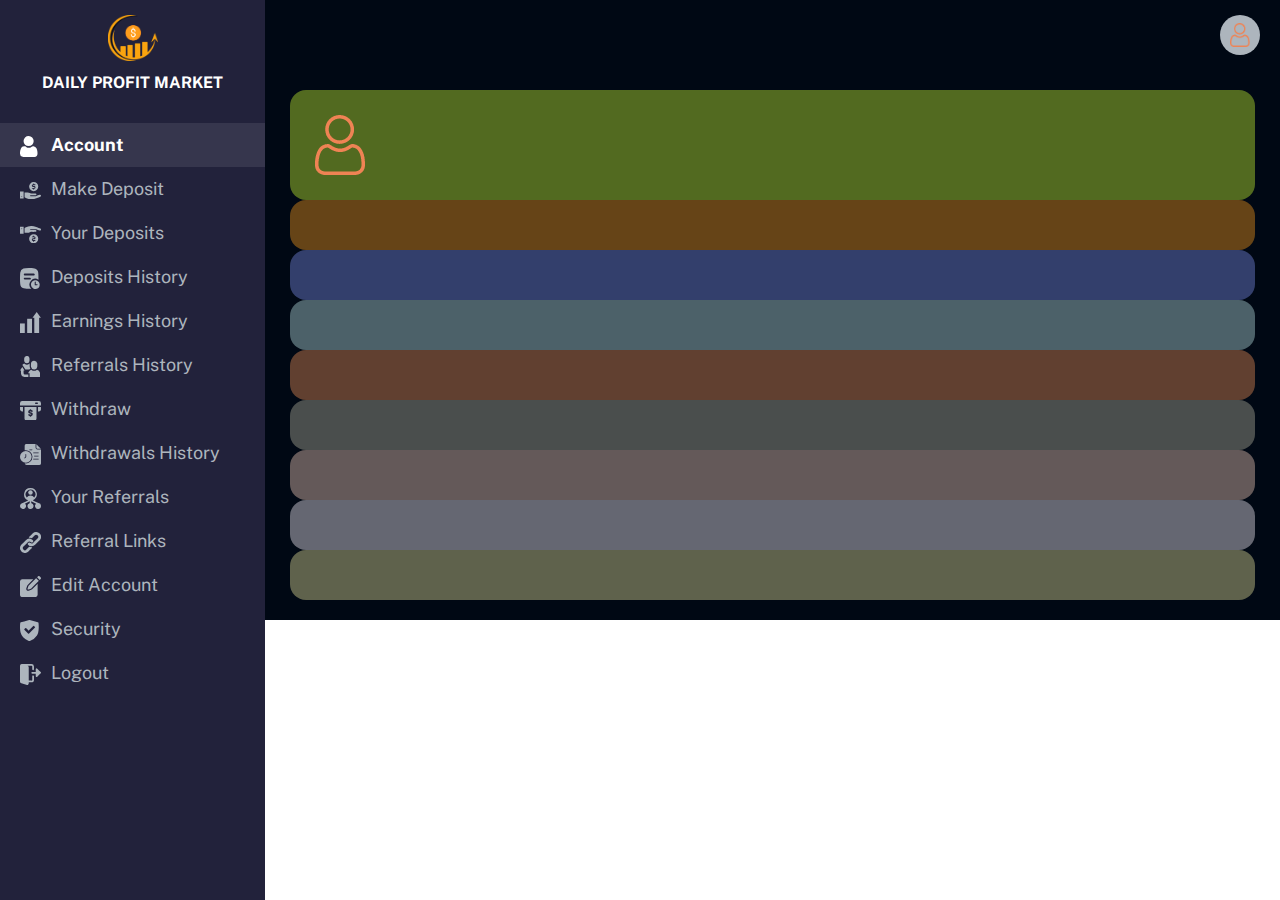
==== dashboard.html @ b7a3e5d3 "admin page" ====
<!DOCTYPE html>
<html lang="en">
<head>
    <meta charset="UTF-8">
    <meta http-equiv="X-UA-Compatible" content="IE=edge">
    <meta name="viewport" content="width=device-width, initial-scale=1.0">
    <title> dashboard </title>
    <!-- font awesome cdn -->
    <link rel="stylesheet" href="https://cdnjs.cloudflare.com/ajax/libs/font-awesome/6.2.1/css/all.min.css">

    <!-- bootstrap link -->
    <link rel="stylesheet" href="https://cdn.jsdelivr.net/npm/bootstrap@5.2.3/dist/css/bootstrap.min.css">
    <!-- font family -->
    <link href="https://fonts.googleapis.com/css2?family=Public+Sans:wght@300;400;500;600;700;800;900&display=swap" rel="stylesheet">
    <!-- slick slider -->

    <link rel="stylesheet" href="assets/css/slick-theme.css">
    <link rel="stylesheet" href="assets/css/slick.css">

    <!-- css link -->
    <link rel="stylesheet" href="assets/css/style.css">
    <link rel="stylesheet" href="assets/css/dashboard.css">
    <link rel="stylesheet" href="assets/css/global.css">
    <link rel="stylesheet" href="assets/css/responsive.css">

</head>
<body>
    <!-- main dashboard -->
    <section class="dashboard">
        <!-- wrapper -->
        <div class="dashboard_wrapper">
            <!-- sidebar -->
            <div class="dashboard_sidebar" id="dashboard_sidebar">
                <!-- content -->
                <div class="sidebar_content">
                    <!-- sidebar top -->
                    <div class="sidebar_top">
                        <!-- logo -->
                        <div class="sidebar_logo">
                            <img src="assets/image/logo.png" alt="">
                        </div>
                        <!-- sidebar title -->
                        <h1 class="sidebar_title">Daily Profit Market</h1>
                    </div>

                    <!-- sidebar nav -->
                    <div class="sidebar_nav">

                        <ul>
                            <!-- item -->
                            <li class="sidebar_nav_item active">
                                <a href="#" class="sidebar_navItem_inner">
                                    <span class="sidebar_nav_icon"><svg xmlns="http://www.w3.org/2000/svg" width="17.503" height="21" viewBox="0 0 17.503 21">
                                        <g id="Group_701" data-name="Group 701" transform="translate(6978.174 2926.788)">
                                          <path id="Path_1648" data-name="Path 1648" d="M-6974.938-2718.271c-.238-.05-.48-.086-.714-.152a3.285,3.285,0,0,1-2.509-3.146,11.208,11.208,0,0,1,.727-4.741,4.352,4.352,0,0,1,1.945-2.348,3.83,3.83,0,0,1,1.91-.458,1.468,1.468,0,0,1,.627.216c.312.169.6.379.9.566a4.666,4.666,0,0,0,5.268,0c.244-.151.493-.3.722-.468a1.746,1.746,0,0,1,1.381-.281,3.889,3.889,0,0,1,2.972,2.136,8.769,8.769,0,0,1,.956,3.405,16.907,16.907,0,0,1,.08,1.841,3.358,3.358,0,0,1-3.1,3.4.817.817,0,0,0-.133.039Z" transform="translate(0 -187.517)" fill="#fff"/>
                                          <path id="Path_1649" data-name="Path 1649" d="M-6903.7-2916.67a5.05,5.05,0,0,1-5.049-5.081,5.061,5.061,0,0,1,5.075-5.037,5.07,5.07,0,0,1,5.041,5.073A5.055,5.055,0,0,1-6903.7-2916.67Z" transform="translate(-65.862)" fill="#fff"/>
                                        </g>
                                      </svg>
                                      </span> 
                                      
                                    <span class="sidebar_nav_text">Account</span>
                                </a>
                            </li>
    
                            <!-- item -->
                            <li class="sidebar_nav_item">
                                <a href="#" class="sidebar_navItem_inner">
                                    <span class="sidebar_nav_icon">
                                        <svg xmlns="http://www.w3.org/2000/svg" width="21" height="17.306" viewBox="0 0 21 17.306">
                                            <g id="Group_700" data-name="Group 700" transform="translate(6220.157 2733.369)">
                                              <path id="Path_1645" data-name="Path 1645" d="M-6140.7-2549.527c.048,0,.1-.014.145-.014,1,0,2,0,3,0a3.921,3.921,0,0,1,2.1.583,2.275,2.275,0,0,0,1.277.333c1.471-.019,2.941-.009,4.412-.006a.9.9,0,0,1,.875.6.874.874,0,0,1-.276,1,.877.877,0,0,1-.483.188c-1.056.027-2.112.033-3.168.04-.657,0-1.313-.006-1.97,0a.444.444,0,0,0-.444.455.461.461,0,0,0,.434.448.632.632,0,0,0,.064,0c1.6,0,3.2.01,4.8-.006a2.014,2.014,0,0,0,.976-.179,17.346,17.346,0,0,1,3.349-1.185,1.007,1.007,0,0,1,1.287.621,1.022,1.022,0,0,1-.6,1.3c-1.094.45-2.2.881-3.29,1.332a15.634,15.634,0,0,1-3.357,1.057,12.658,12.658,0,0,1-8.324-1.373c-.239-.128-.475-.261-.706-.4a.258.258,0,0,1-.116-.174q-.007-2.281,0-4.562A.267.267,0,0,1-6140.7-2549.527Z" transform="translate(-74.889 -173.308)" fill="#adb5bd"/>
                                              <path id="Path_1646" data-name="Path 1646" d="M-6051.689-2728.8a4.573,4.573,0,0,1-4.525,4.581,4.58,4.58,0,0,1-4.608-4.523,4.58,4.58,0,0,1,4.508-4.623A4.565,4.565,0,0,1-6051.689-2728.8Zm-5.021-2.328a4.726,4.726,0,0,0-.661.228,1.345,1.345,0,0,0-.667,1.527,1.376,1.376,0,0,0,1.332,1.039c.3.009.6,0,.9.005a.451.451,0,0,1,.467.454.464.464,0,0,1-.473.453c-.057,0-.114,0-.171,0-.528,0-1.056,0-1.584,0a.463.463,0,0,0-.511.457.461.461,0,0,0,.513.452c.107,0,.214,0,.321,0h.535c0,.163,0,.291,0,.419a.465.465,0,0,0,.449.5.461.461,0,0,0,.459-.487c0-.14,0-.28,0-.417.125-.019.218-.027.308-.048a1.363,1.363,0,0,0,1.055-1.5,1.366,1.366,0,0,0-1.341-1.2c-.306-.013-.613,0-.92-.005a.43.43,0,0,1-.439-.309.45.45,0,0,1,.467-.6c.585-.005,1.17,0,1.756,0a.449.449,0,0,0,.484-.457.438.438,0,0,0-.467-.449c-.3-.007-.592,0-.9,0,0-.167,0-.3,0-.423a.462.462,0,0,0-.45-.5.466.466,0,0,0-.459.51C-6056.712-2731.358-6056.71-2731.231-6056.71-2731.131Z" transform="translate(-150.217)" fill="#adb5bd"/>
                                              <path id="Path_1647" data-name="Path 1647" d="M-6216.536-2565.4v6.832h-3.622v-6.832Zm-1.81,5.469a.451.451,0,0,0,.45-.446.459.459,0,0,0-.458-.461.454.454,0,0,0-.447.47A.443.443,0,0,0-6218.345-2559.928Z" transform="translate(0 -158.36)" fill="#adb5bd"/>
                                            </g>
                                          </svg>
                                          
                                    </span> 
                                    <span class="sidebar_nav_text">Make Deposit</span>
                                </a>
                            </li>
    
                            <!-- item -->
                            <li class="sidebar_nav_item">
                                <a href="#" class="sidebar_navItem_inner">
                                    <span class="sidebar_nav_icon">
                                        <svg id="Group_702" data-name="Group 702" xmlns="http://www.w3.org/2000/svg" width="21" height="17.306" viewBox="0 0 21 17.306">
                                            <path id="Path_1645" data-name="Path 1645" d="M-6140.7-2542.769c.048,0,.1.014.145.014,1,0,2,0,3,0a3.921,3.921,0,0,0,2.1-.583,2.275,2.275,0,0,1,1.277-.333c1.471.019,2.941.009,4.412.006a.9.9,0,0,0,.875-.6.874.874,0,0,0-.276-1,.877.877,0,0,0-.483-.188c-1.056-.027-2.112-.033-3.168-.04-.657,0-1.313.006-1.97,0a.444.444,0,0,1-.444-.455.461.461,0,0,1,.434-.448.632.632,0,0,1,.064,0c1.6,0,3.2-.01,4.8.006a2.014,2.014,0,0,1,.976.179,17.346,17.346,0,0,0,3.349,1.185,1.007,1.007,0,0,0,1.287-.621,1.022,1.022,0,0,0-.6-1.3c-1.094-.45-2.2-.881-3.29-1.332a15.634,15.634,0,0,0-3.357-1.057,12.658,12.658,0,0,0-8.324,1.373c-.239.128-.475.261-.706.4a.258.258,0,0,0-.116.174q-.007,2.281,0,4.563A.267.267,0,0,0-6140.7-2542.769Z" transform="translate(6145.268 2549.541)" fill="#adb5bd"/>
                                            <path id="Path_1646" data-name="Path 1646" d="M-6051.689-2728.788a4.573,4.573,0,0,0-4.525-4.581,4.58,4.58,0,0,0-4.608,4.523,4.58,4.58,0,0,0,4.508,4.623A4.565,4.565,0,0,0-6051.689-2728.788Zm-5.021,2.328a4.726,4.726,0,0,1-.661-.228,1.345,1.345,0,0,1-.667-1.527,1.376,1.376,0,0,1,1.332-1.039c.3-.009.6,0,.9-.005a.451.451,0,0,0,.467-.454.464.464,0,0,0-.473-.453c-.057,0-.114,0-.171,0-.528,0-1.056,0-1.584,0a.463.463,0,0,1-.511-.457.461.461,0,0,1,.513-.452c.107,0,.214,0,.321,0h.535c0-.163,0-.291,0-.419a.465.465,0,0,1,.449-.5.461.461,0,0,1,.459.487c0,.14,0,.28,0,.417.125.019.218.027.308.048a1.363,1.363,0,0,1,1.055,1.5,1.366,1.366,0,0,1-1.341,1.2c-.306.013-.613,0-.92.005a.43.43,0,0,0-.439.309.45.45,0,0,0,.467.6c.585.005,1.17,0,1.756,0a.449.449,0,0,1,.484.457.438.438,0,0,1-.467.449c-.3.007-.592,0-.9,0,0,.167,0,.3,0,.423a.462.462,0,0,1-.45.5.466.466,0,0,1-.459-.51C-6056.712-2726.233-6056.71-2726.36-6056.71-2726.46Z" transform="translate(6069.94 2741.528)" fill="#adb5bd"/>
                                            <path id="Path_1647" data-name="Path 1647" d="M-6216.536-2558.565v-6.832h-3.622v6.832Zm-1.81-5.469a.451.451,0,0,1,.45.446.459.459,0,0,1-.458.461.454.454,0,0,1-.447-.47A.443.443,0,0,1-6218.345-2564.034Z" transform="translate(6220.157 2566.259)" fill="#adb5bd"/>
                                          </svg>
                                          
                                    </span> 
                                    <span class="sidebar_nav_text">Your Deposits</span>
                                </a>
                            </li>
    
                            <!-- item -->
                            <li class="sidebar_nav_item">
                                <a href="#" class="sidebar_navItem_inner">
                                    <span class="sidebar_nav_icon">
                                        <svg xmlns="http://www.w3.org/2000/svg" width="19.719" height="21" viewBox="0 0 19.719 21">
                                            <g id="Group_703" data-name="Group 703" transform="translate(6555.875 3091.255)">
                                              <path id="Path_1650" data-name="Path 1650" d="M-6351.929-2859.417a8.889,8.889,0,0,1-1.259-.334,4.193,4.193,0,0,1-2.717-3.642,4.364,4.364,0,0,1,3.925-4.788,4.395,4.395,0,0,1,4.819,4.555,4.38,4.38,0,0,1-3.836,4.171.619.619,0,0,0-.112.038Zm.819-4.794v-.25c0-.662,0-1.324,0-1.985a.52.52,0,0,0-.515-.567.5.5,0,0,0-.526.532q-.012,1.392,0,2.784a.5.5,0,0,0,.532.528c.6.01,1.2.013,1.8-.005a.685.685,0,0,0,.4-.173.455.455,0,0,0,.093-.548.5.5,0,0,0-.485-.314C-6350.238-2864.214-6350.66-2864.211-6351.11-2864.211Z" transform="translate(-189 -210.838)" fill="#adb5bd"/>
                                              <path id="Path_1651" data-name="Path 1651" d="M-6537.417-3079.514a5.838,5.838,0,0,0-7.651,1.275,5.834,5.834,0,0,0,.46,7.713c-.093.007-.164.016-.233.016-1.5-.011-3.007.012-4.508-.047a11.184,11.184,0,0,1-2.854-.389,4.886,4.886,0,0,1-3.411-4.176,61.519,61.519,0,0,1-.2-8.495c.036-1.023.09-2.05.221-3.064a4.739,4.739,0,0,1,3.168-4.03,7.789,7.789,0,0,1,2.069-.368,41.136,41.136,0,0,1,6.265-.107,16.9,16.9,0,0,1,2.741.329,4.779,4.779,0,0,1,3.688,4.059c.123,1.015.175,2.041.208,3.064.043,1.352.036,2.7.049,4.057C-6537.409-3079.631-6537.413-3079.585-6537.417-3079.514Zm-9.211-4.314h.307c1.366,0,2.732,0,4.1,0a.978.978,0,0,0,1.006-1.207.988.988,0,0,0-1.038-.75h-8.77c-.048,0-.1,0-.143,0a.975.975,0,0,0-.919,1.012.978.978,0,0,0,1.032.943Q-6548.841-3083.825-6546.627-3083.828Zm-1.9,2.22c-.833,0-1.667,0-2.5,0a1.271,1.271,0,0,0-.419.071.953.953,0,0,0-.608,1.063.976.976,0,0,0,1.021.82q2.489,0,4.978,0a1.269,1.269,0,0,0,.381-.059.962.962,0,0,0,.647-1.08.966.966,0,0,0-.961-.815C-6546.836-3081.612-6547.683-3081.607-6548.529-3081.608Z" transform="translate(0 0)" fill="#adb5bd"/>
                                            </g>
                                          </svg>
                                          
                                    </span> 
                                    <span class="sidebar_nav_text">Deposits History</span>
                                </a>
                            </li>
    
                            <!-- item -->
                            <li class="sidebar_nav_item">
                                <a href="#" class="sidebar_navItem_inner">
                                    <span class="sidebar_nav_icon">
                                        <svg xmlns="http://www.w3.org/2000/svg" width="20.921" height="21" viewBox="0 0 20.921 21">
                                            <g id="Group_704" data-name="Group 704" transform="translate(7153.218 3696.387)">
                                              <path id="Path_1652" data-name="Path 1652" d="M-6920.559-3696.387l3.108,4.149,1.123,1.5h-1.78v15.351h-4.834v-15.375h-1.782c.069-.1.111-.165.157-.227q1.934-2.611,3.869-5.222a1.634,1.634,0,0,0,.1-.173Z" transform="translate(-215.969)" fill="#adb5bd"/>
                                              <path id="Path_1653" data-name="Path 1653" d="M-7017.528-3558.536h-4.808v-14.223h4.808Z" transform="translate(-123.708 -116.851)" fill="#adb5bd"/>
                                              <path id="Path_1654" data-name="Path 1654" d="M-7153.218-3487.474h4.806v9.543h-4.806Z" transform="translate(0 -197.461)" fill="#adb5bd"/>
                                            </g>
                                          </svg>
                                          
                                    </span> 
                                    <span class="sidebar_nav_text">Earnings History</span>
                                </a>
                            </li>
    
                            <!-- item -->
                            <li class="sidebar_nav_item">
                                <a href="#" class="sidebar_navItem_inner">
                                    <span class="sidebar_nav_icon">
                                        <svg xmlns="http://www.w3.org/2000/svg" width="20.389" height="21" viewBox="0 0 20.389 21">
                                            <g id="Group_705" data-name="Group 705" transform="translate(7512.203 3244.439)">
                                              <path id="Path_1655" data-name="Path 1655" d="M-7433.01-3244.439c.131.033.263.063.393.1a2.631,2.631,0,0,1,1.931,2.432,19.694,19.694,0,0,1-.028,2.437,2.608,2.608,0,0,1-2.439,2.332,2.679,2.679,0,0,1-2.763-2.013,1.454,1.454,0,0,1-.062-.362,22.691,22.691,0,0,1,.06-2.82,2.506,2.506,0,0,1,2.159-2.071.532.532,0,0,0,.093-.035Z" transform="translate(-72.033)" fill="#adb5bd"/>
                                              <path id="Path_1656" data-name="Path 1656" d="M-7351.633-2984.731H-7362.4v-3.838h-1.487a4.871,4.871,0,0,1,.758-1.5,5.094,5.094,0,0,1,2.367-1.793.338.338,0,0,1,.27.038,4.411,4.411,0,0,0,5.194.006.308.308,0,0,1,.335-.04,5.218,5.218,0,0,1,3.326,4.77C-7351.62-2986.305-7351.633-2985.527-7351.633-2984.731Z" transform="translate(-140.186 -238.708)" fill="#adb5bd"/>
                                              <path id="Path_1657" data-name="Path 1657" d="M-7313.135-3153.675a13.067,13.067,0,0,1,.012-1.677,3.158,3.158,0,0,1,3.1-2.691,3.2,3.2,0,0,1,3.175,2.513,1.936,1.936,0,0,1,.055.364,17.95,17.95,0,0,1-.062,3.375,3.156,3.156,0,0,1-3.167,2.538,3.193,3.193,0,0,1-3.1-2.7c-.076-.566-.052-1.145-.073-1.718Z" transform="translate(-188.098 -81.658)" fill="#adb5bd"/>
                                              <path id="Path_1658" data-name="Path 1658" d="M-7503.83-3033.118c-1.353,0-2.69.074-4.016-.018a3.79,3.79,0,0,1-3.346-3.411c-.066-.939-.031-1.885-.042-2.828,0-.095,0-.19,0-.307h-.97l2.281-3.365,2.272,3.351h-.923c-.021.034-.035.045-.035.056,0,.909-.018,1.819,0,2.728a1.272,1.272,0,0,0,1.283,1.212c1.081.009,2.161,0,3.241,0h.253Z" transform="translate(0 -190.35)" fill="#adb5bd"/>
                                              <path id="Path_1659" data-name="Path 1659" d="M-7460.8-3101.063c-.379.229-.751.456-1.126.676a.368.368,0,0,1-.178.03c-1.183,0-2.366,0-3.549,0a.322.322,0,0,1-.234-.111q-1.5-2.192-2.984-4.393a.6.6,0,0,1-.026-.055,4.029,4.029,0,0,1,1.373-1.213.655.655,0,0,1,.843.049,3.807,3.807,0,0,0,4.695-.142.268.268,0,0,1,.326-.052c.14.063.089.169.089.26q0,1.211,0,2.421a4.433,4.433,0,0,0,.708,2.425c.022.035.043.07.063.105C-7460.793-3101.062-7460.8-3101.055-7460.8-3101.063Z" transform="translate(-40.936 -130.555)" fill="#adb5bd"/>
                                            </g>
                                          </svg>
                                          
                                    </span> 
                                    <span class="sidebar_nav_text">Referrals History</span>
                                </a>
                            </li>
    
                            <!-- item -->
                            <li class="sidebar_nav_item">
                                <a href="#" class="sidebar_navItem_inner">
                                    <span class="sidebar_nav_icon">
                                        <svg xmlns="http://www.w3.org/2000/svg" width="21" height="19.497" viewBox="0 0 21 19.497">
                                            <g id="Group_706" data-name="Group 706" transform="translate(3906.001 2538.584)">
                                              <path id="Path_1660" data-name="Path 1660" d="M-3834.105-2442.671h12v.25q0,5.436,0,10.872a2.252,2.252,0,0,1-2.367,2.37q-3.632,0-7.264,0a2.253,2.253,0,0,1-2.367-2.37q0-5.436,0-10.872Zm7.466,4.9a.829.829,0,0,0,.737-.529.7.7,0,0,0-.265-.849,6.578,6.578,0,0,0-.99-.465.3.3,0,0,1-.226-.242.726.726,0,0,0-.638-.569.637.637,0,0,0-.716.374.792.792,0,0,1-.584.534,1.168,1.168,0,0,0-.261.154,1.761,1.761,0,0,0,.243,3.063,9.96,9.96,0,0,0,.95.322c.274.087.557.151.826.251a.254.254,0,0,1,.067.478.942.942,0,0,1-.455.15,2.1,2.1,0,0,1-1.246-.328.746.746,0,0,0-1.044.23.73.73,0,0,0,.259,1.035,5.2,5.2,0,0,0,.871.388c.159.057.254.108.294.293a.717.717,0,0,0,.679.546.691.691,0,0,0,.712-.465c.059-.24.2-.3.393-.381a1.733,1.733,0,0,0,1.173-1.67,1.586,1.586,0,0,0-1.079-1.638,8.8,8.8,0,0,0-.91-.3c-.268-.083-.542-.148-.8-.245a.249.249,0,0,1-.078-.464.941.941,0,0,1,.469-.171,1.948,1.948,0,0,1,1.183.3A3.892,3.892,0,0,0-3826.639-2437.766Z" transform="translate(-67.395 -89.91)" fill="#adb5bd"/>
                                              <path id="Path_1661" data-name="Path 1661" d="M-3885-2534.092h-20.981c-.006-.065-.015-.125-.016-.184,0-.671,0-1.343,0-2.014a2.243,2.243,0,0,1,2.3-2.292q8.2,0,16.4,0a2.241,2.241,0,0,1,2.3,2.293C-3885-2535.564-3885-2534.839-3885-2534.092Zm-4.5-1.493c.258,0,.516.007.773,0a.749.749,0,0,0,.729-.739.746.746,0,0,0-.735-.756q-.761-.014-1.522,0a.742.742,0,0,0-.74.75.752.752,0,0,0,.747.746C-3890-2535.579-3889.754-2535.584-3889.5-2535.585Z" fill="#adb5bd"/>
                                              <path id="Path_1662" data-name="Path 1662" d="M-3902.809-2442.546v4.454a2.389,2.389,0,0,1-2.918-1.668,1.156,1.156,0,0,1-.056-.3c0-.825,0-1.651,0-2.489Z" transform="translate(-0.201 -90.026)" fill="#adb5bd"/>
                                              <path id="Path_1663" data-name="Path 1663" d="M-3615.223-2442.474c0,.889.067,1.768-.017,2.633a2.154,2.154,0,0,1-2.06,1.843c-.28.013-.562,0-.862,0v-4.478Z" transform="translate(-269.82 -90.094)" fill="#adb5bd"/>
                                            </g>
                                          </svg>
                                          
                                    </span> 
                                    <span class="sidebar_nav_text">Withdraw</span>
                                </a>
                            </li>
    
                            <!-- item -->
                            <li class="sidebar_nav_item">
                                <a href="#" class="sidebar_navItem_inner">
                                    <span class="sidebar_nav_icon">
                                        <svg xmlns="http://www.w3.org/2000/svg" width="21.016" height="21" viewBox="0 0 21.016 21">
                                            <g id="Group_707" data-name="Group 707" transform="translate(5162.92 2712.838)">
                                              <path id="Path_1664" data-name="Path 1664" d="M-5091-2693.483a6.615,6.615,0,0,0,7.73-6.577,6.619,6.619,0,0,0-7.782-6.477v-.266q0-1.958,0-3.916a1.956,1.956,0,0,1,2.122-2.119q3.818,0,7.636,0h1.139v.285c0,1.038,0,2.075,0,3.113a1.945,1.945,0,0,0,2.039,2.029c1.118,0,2.236,0,3.384,0,.009.112.024.213.024.314q0,6.64,0,13.28a1.931,1.931,0,0,1-1.971,1.974q-6.2.007-12.4,0A1.91,1.91,0,0,1-5091-2693.483Zm11.21-10.034c.754,0,1.508,0,2.262,0,.306,0,.485-.147.485-.389s-.178-.388-.485-.388H-5082c-.307,0-.484.146-.484.389s.178.388.485.389C-5081.264-2703.516-5080.526-2703.517-5079.789-2703.517Zm.045,6.228q1.107,0,2.213,0c.308,0,.486-.144.488-.385s-.177-.391-.481-.392c-.543,0-1.086,0-1.629,0q-1.435,0-2.87,0c-.279,0-.446.135-.463.361-.018.244.165.415.457.416C-5081.268-2697.287-5080.505-2697.289-5079.743-2697.289Zm.392-3.892c-.624,0-1.249,0-1.873,0-.307,0-.484.146-.484.389s.178.388.485.388q1.849,0,3.7,0c.306,0,.485-.147.484-.389s-.178-.387-.485-.388C-5078.135-2701.183-5078.743-2701.181-5079.351-2701.181Zm-5.488-5.45c.373,0,.746,0,1.119,0,.282,0,.458-.162.452-.4a.394.394,0,0,0-.445-.379q-1.106,0-2.213,0c-.282,0-.457.16-.452.4a.4.4,0,0,0,.445.38C-5085.569-2706.628-5085.2-2706.631-5084.839-2706.631Z" transform="translate(-67.2)" fill="#adb5bd"/>
                                              <path id="Path_1665" data-name="Path 1665" d="M-5157.075-2605.331a5.839,5.839,0,0,1,5.83,5.882,5.843,5.843,0,0,1-5.869,5.8,5.843,5.843,0,0,1-5.806-5.883A5.843,5.843,0,0,1-5157.075-2605.331Zm.382,4.686c0-.356,0-.713,0-1.069,0-.323-.147-.506-.4-.5s-.38.181-.381.491c0,.624.006,1.248-.007,1.871a.556.556,0,0,1-.139.332c-.273.3-.567.578-.851.867-.208.212-.225.423-.057.6s.387.162.6-.044c.352-.347.71-.688,1.043-1.053a.8.8,0,0,0,.185-.446C-5156.675-2599.946-5156.693-2600.3-5156.693-2600.644Z" transform="translate(0 -100.522)" fill="#adb5bd"/>
                                              <path id="Path_1666" data-name="Path 1666" d="M-4911.305-2708.39c1.44,1.417,2.863,2.851,4.289,4.283l-.043.066c-.068,0-.136.011-.2.011q-1.433,0-2.866,0a1.168,1.168,0,0,1-1.249-1.243c0-.955,0-1.911,0-2.866v-.208Z" transform="translate(-235.196 -4.159)" fill="#adb5bd"/>
                                            </g>
                                          </svg>
                                          
                                    </span> 
                                    <span class="sidebar_nav_text">Withdrawals History</span>
                                </a>
                            </li>
    
                            <!-- item -->
                            <li class="sidebar_nav_item">
                                <a href="#" class="sidebar_navItem_inner">
                                    <span class="sidebar_nav_icon">
                                        <svg xmlns="http://www.w3.org/2000/svg" width="21.008" height="21" viewBox="0 0 21.008 21">
                                            <g id="Group_708" data-name="Group 708" transform="translate(5638.663 2997.743)">
                                              <path id="Path_1667" data-name="Path 1667" d="M-5630.489-2985.424a6.4,6.4,0,0,1-3.895-7.337,6.383,6.383,0,0,1,6.017-4.98,6.375,6.375,0,0,1,6.375,4.764,6.406,6.406,0,0,1-3.825,7.555c.087.048.159.091.233.128q2.417,1.208,4.836,2.412a1.862,1.862,0,0,0,.527.17,3.014,3.014,0,0,1,2.547,3.264,2.99,2.99,0,0,1-3.209,2.691,2.858,2.858,0,0,1-2.573-1.921,2.881,2.881,0,0,1,.636-3.147c.078-.086.164-.165.273-.273l-4.865-2.434c0,.619,0,1.2.007,1.784,0,.051.1.122.165.146a2.963,2.963,0,0,1,2.005,2.227,3,3,0,0,1-2.36,3.579,3.006,3.006,0,0,1-3.527-2.469,2.991,2.991,0,0,1,2.065-3.341c.044-.015.086-.034.135-.054v-1.865l-4.9,2.448a2.214,2.214,0,0,1,.224.161,2.991,2.991,0,0,1,.54,3.653,2.988,2.988,0,0,1-3.461,1.393,3.006,3.006,0,0,1-2.142-3.057,3.024,3.024,0,0,1,2.5-2.777,2.564,2.564,0,0,0,.68-.223c1.574-.777,3.142-1.565,4.712-2.35C-5630.686-2985.319-5630.605-2985.363-5630.489-2985.424Zm6.063-2.847a4.827,4.827,0,0,0-.373-6.622,4.858,4.858,0,0,0-7.013.3,4.8,4.8,0,0,0-.081,6.314A4.528,4.528,0,0,1-5624.426-2988.271Z" transform="translate(0)" fill="#adb5bd"/>
                                              <path id="Path_1668" data-name="Path 1668" d="M-5504.643-2957.334a2.256,2.256,0,0,1-2.253-2.246,2.255,2.255,0,0,1,2.246-2.253,2.254,2.254,0,0,1,2.253,2.246A2.254,2.254,0,0,1-5504.643-2957.334Z" transform="translate(-123.515 -33.661)" fill="#adb5bd"/>
                                            </g>
                                          </svg>
                                          
                                    </span> 
                                    <span class="sidebar_nav_text">Your Referrals</span>
                                </a>
                            </li>
    
                            <!-- item -->
                            <li class="sidebar_nav_item">
                                <a href="#" class="sidebar_navItem_inner">
                                    <span class="sidebar_nav_icon">
                                        <svg xmlns="http://www.w3.org/2000/svg" width="21" height="21" viewBox="0 0 21 21">
                                            <g id="Group_709" data-name="Group 709" transform="translate(7523.906 2601.94)">
                                              <path id="Path_1669" data-name="Path 1669" d="M-7523.906-2461.605c.085-.385.145-.778.261-1.154a4.749,4.749,0,0,1,1.221-1.963c1.454-1.455,2.9-2.917,4.363-4.364a4.873,4.873,0,0,1,6.059-.753,2.932,2.932,0,0,1,1.149,1.054,1.355,1.355,0,0,1-.293,1.662,1.419,1.419,0,0,1-1.779.063c-.076-.058-.149-.119-.221-.183a2.106,2.106,0,0,0-2.79,0c-.123.108-.237.227-.353.343q-2.082,2.079-4.161,4.16a2.115,2.115,0,0,0-.293,2.715,2.107,2.107,0,0,0,3.248.27c.827-.816,1.644-1.643,2.464-2.465l.131-.13a.362.362,0,0,1,.413-.091,6.35,6.35,0,0,0,2.343.429.345.345,0,0,1,.342.216.339.339,0,0,1-.088.394c-.194.2-.394.4-.592.6-1.081,1.075-2.149,2.162-3.246,3.22a4.6,4.6,0,0,1-2.648,1.23c-.066.009-.132.028-.2.043h-.82c-.073-.014-.146-.03-.22-.041a4.791,4.791,0,0,1-3.965-3.145,9.886,9.886,0,0,1-.327-1.325Z" transform="translate(0 -124.626)" fill="#adb5bd"/>
                                              <path id="Path_1670" data-name="Path 1670" d="M-7369.007-2587.692a4.6,4.6,0,0,1-3.3-1.543,1.354,1.354,0,0,1,.07-1.83,1.416,1.416,0,0,1,1.838-.134,2.953,2.953,0,0,0,1.041.631,2.038,2.038,0,0,0,2-.462c.463-.425.9-.881,1.343-1.325q1.575-1.572,3.148-3.146a2.1,2.1,0,0,0-.057-3.1,2.111,2.111,0,0,0-2.9.113q-1.249,1.231-2.479,2.48a.547.547,0,0,1-.674.151,5.723,5.723,0,0,0-2.145-.384.375.375,0,0,1-.385-.214.353.353,0,0,1,.106-.425c1.28-1.272,2.533-2.573,3.847-3.809a4.862,4.862,0,0,1,6.827.308,4.884,4.884,0,0,1,.245,6.4,4.49,4.49,0,0,1-.356.4c-1.492,1.495-2.975,3-4.483,4.478A4.849,4.849,0,0,1-7369.007-2587.692Z" transform="translate(-143.506)" fill="#adb5bd"/>
                                            </g>
                                          </svg>
                                          
                                    </span> 
                                    <span class="sidebar_nav_text">Referral Links</span>
                                </a>
                            </li>
    
                            <!-- item -->
                            <li class="sidebar_nav_item">
                                <a href="#" class="sidebar_navItem_inner">
                                    <span class="sidebar_nav_icon">
                                        <svg xmlns="http://www.w3.org/2000/svg" width="21.002" height="21" viewBox="0 0 21.002 21">
                                            <g id="Group_710" data-name="Group 710" transform="translate(7339.922 4163.643)">
                                              <path id="Path_1671" data-name="Path 1671" d="M-7339.922-4086.588v-13.7a.173.173,0,0,0,.029-.052,2.293,2.293,0,0,1,2.345-1.922c3.547.018,7.094.006,10.641.006h.26c-.088.092-.142.151-.2.207q-2.667,2.667-5.336,5.333a2.277,2.277,0,0,0-.577.928c-.259.8-.535,1.59-.793,2.388a2.375,2.375,0,0,0-.129.618,1.84,1.84,0,0,0,2.438,1.82c.819-.262,1.631-.544,2.448-.809a2.445,2.445,0,0,0,1-.621q2.654-2.666,5.318-5.321c.053-.053.109-.1.192-.181v7.515c0,1.168.006,2.337,0,3.505a2.245,2.245,0,0,1-1.576,2.144c-.128.04-.26.072-.39.107h-13.7a.527.527,0,0,0-.092-.036,2.205,2.205,0,0,1-1.68-1.315A5.14,5.14,0,0,1-7339.922-4086.588Z" transform="translate(0 -58.023)" fill="#adb5bd"/>
                                              <path id="Path_1672" data-name="Path 1672" d="M-7194.793-4123.079l2.6,2.6c-.033.035-.082.089-.133.141q-3.71,3.71-7.424,7.415a1.356,1.356,0,0,1-.5.3c-.785.276-1.578.527-2.365.8a.637.637,0,0,1-.719-.127.642.642,0,0,1-.117-.721c.276-.806.536-1.618.813-2.424a1.018,1.018,0,0,1,.231-.377q3.74-3.751,7.489-7.493C-7194.871-4123.012-7194.825-4123.05-7194.793-4123.079Z" transform="translate(-128.944 -38.342)" fill="#adb5bd"/>
                                              <path id="Path_1673" data-name="Path 1673" d="M-7025.785-4159.733l-2.646-2.652c.114-.092.258-.193.386-.313.224-.21.432-.437.655-.648a1,1,0,0,1,1.39-.025c.429.4.843.818,1.244,1.245a.991.991,0,0,1,.072,1.264,1.568,1.568,0,0,1-.161.185C-7025.161-4160.359-7025.478-4160.042-7025.785-4159.733Z" transform="translate(-294.43)" fill="#adb5bd"/>
                                            </g>
                                          </svg>
                                          
                                    </span> 
                                    <span class="sidebar_nav_text">Edit Account</span>
                                </a>
                            </li>
    
                            <!-- item -->
                            <li class="sidebar_nav_item">
                                <a href="#" class="sidebar_navItem_inner">
                                    <span class="sidebar_nav_icon">
                                        <svg xmlns="http://www.w3.org/2000/svg" width="18.75" height="21" viewBox="0 0 18.75 21">
                                            <g id="Group_711" data-name="Group 711" transform="translate(6647.721 3583.359)">
                                              <path id="Path_1674" data-name="Path 1674" d="M-6638.509-3583.359h.328c.068.026.135.058.206.078l8.129,2.26a.753.753,0,0,1,.646.762,34.982,34.982,0,0,1,.219,4.77,21.666,21.666,0,0,1-.545,4.53,9.545,9.545,0,0,1-1.239,3.1,13.42,13.42,0,0,1-6.667,5.248,1.818,1.818,0,0,1-1.83,0c-.045-.016-.089-.035-.134-.052a13.78,13.78,0,0,1-5.168-3.457,9.947,9.947,0,0,1-2.5-4.429,21.38,21.38,0,0,1-.625-4.271,34.169,34.169,0,0,1,.2-5.487.774.774,0,0,1,.622-.719q3.327-.918,6.65-1.847C-6639.645-3583.025-6639.078-3583.194-6638.509-3583.359Zm-.645,10.76a1.71,1.71,0,0,0-.158-.239q-1.071-1.076-2.146-2.147a.693.693,0,0,0-1.081,0c-.205.2-.409.4-.608.61a.686.686,0,0,0,.009,1.064q1.731,1.736,3.467,3.467a.679.679,0,0,0,1.049,0q2.845-2.841,5.686-5.687a.683.683,0,0,0,0-1.035c-.18-.187-.367-.368-.55-.552a.729.729,0,0,0-1.212-.006q-2.14,2.139-4.279,4.279A2.525,2.525,0,0,0-6639.154-3572.6Z" fill="#adb5bd"/>
                                            </g>
                                          </svg>
                                          
                                    </span> 
                                    <span class="sidebar_nav_text">Security</span>
                                </a>
                            </li>
    
                            <!-- item -->
                            <li class="sidebar_nav_item">
                                <a href="#" class="sidebar_navItem_inner">
                                    <span class="sidebar_nav_icon">
                                        <svg xmlns="http://www.w3.org/2000/svg" width="20.994" height="21" viewBox="0 0 20.994 21">
                                            <g id="Group_712" data-name="Group 712" transform="translate(6041.325 3698.203)">
                                              <path id="Path_1675" data-name="Path 1675" d="M-6034.067-3677.2h-.533c-.142-.044-.285-.085-.426-.133l-4.95-1.655a1.771,1.771,0,0,1-1.349-1.865v-15.44c0-.082,0-.164,0-.246a1.758,1.758,0,0,1,1.714-1.657q2.4,0,4.8,0c1.64,0,3.28-.008,4.92,0a2.588,2.588,0,0,1,2.541,2.373c.041.976.015,1.954.012,2.932a.773.773,0,0,1-.317.618.831.831,0,0,1-.9.117.809.809,0,0,1-.512-.774c-.006-.841,0-1.681,0-2.522a.887.887,0,0,0-.981-.994q-1.824,0-3.649,0c-.059,0-.118.005-.184.008.014.021.018.036.027.04a1.781,1.781,0,0,1,1.282,1.937v12.881h2.493a.9.9,0,0,0,1.013-1.024q0-1.62,0-3.24a1.334,1.334,0,0,1,.032-.345.867.867,0,0,1,.915-.633.85.85,0,0,1,.79.847q.012,1.753,0,3.506a2.612,2.612,0,0,1-2.66,2.642c-.786,0-1.572,0-2.357,0h-.233c0,.338.008.645,0,.951a1.59,1.59,0,0,1-.692,1.309A4.813,4.813,0,0,1-6034.067-3677.2Z" fill="#adb5bd"/>
                                              <path id="Path_1676" data-name="Path 1676" d="M-5754.839-3587.115a5.684,5.684,0,0,1-.482.646c-1.064,1.081-2.142,2.148-3.213,3.223a.9.9,0,0,1-.83.3.868.868,0,0,1-.723-.89c0-.779,0-1.558,0-2.337v-.254h-.248c-1.059,0-2.118,0-3.177,0a.881.881,0,0,1-.928-.7.867.867,0,0,1,.882-1.048c1.073,0,2.146,0,3.218,0h.253v-.227c0-.772,0-1.544,0-2.317a.865.865,0,0,1,.54-.884.867.867,0,0,1,1.008.235c1.134,1.137,2.273,2.269,3.4,3.412a2.594,2.594,0,0,1,.3.477Z" transform="translate(-265.491 -102.146)" fill="#adb5bd"/>
                                            </g>
                                          </svg>
                                          
                                    </span> 
                                    <span class="sidebar_nav_text">Logout</span>
                                </a>
                            </li>

                        </ul>
                    </div>

                </div>
            </div>

            <!-- dashboard body -->
            <div class="dashboard_body">
                <!-- dashboard header -->
                <div class="dashboard_header">
                    <!-- dashboard toggole -->

                    <div class="dashboard_toggle" id="dashboard_toggle">
                        <ul>
                            <li></li>
                            <li></li>
                            <li></li>
                        </ul>
                    </div>

                    <!-- profile -->
                    <div class="dashboard_profile">
                        <img src="assets/image/profiloe.png" alt="">
                    </div>

                </div>

                <!-- content -->
                <div class="dashboard_body_content">
                    <!-- history -->
                    <div class="dashboard_history">
                        <!-- wrapper -->
                        <div class="dashboard_history_wraper">

                            <!-- card item -->
                            <div class="card_item cb-e">
                                <!-- card image -->
                                <div class="card_itame_image">
                                    <img src="assets/image/admin/profile.png" alt="">
                                </div>
                                <!-- card conent -->
                                <div class="card_itame_content">
                                    <p class="card_item_name"></p>
                                    <p class="card_item_title"></p>
                                    <p class="card_item_details"></p>
                                </div>
                            </div>

                            <!-- card item -->
                            <div class="card_item cb-f">
                            </div>
                            <!-- card item -->
                            <div class="card_item cb-g">
                            </div>
                            <!-- card item -->
                            <div class="card_item cb-h">
                            </div>
                            <!-- card item -->
                            <div class="card_item cb-i">
                            </div>
                            <!-- card item -->
                            <div class="card_item cb-j">
                            </div>
                            <!-- card item -->
                            <div class="card_item cb-k">
                            </div>
                            <!-- card item -->
                            <div class="card_item cb-l">
                            </div>
                            <!-- card item -->
                            <div class="card_item cb-m">
                            </div>

                        </div>
                    </div>
                </div>

            </div>
        </div>
    </section>

  <!-- bootstrap cdn link -->
  <script src="https://cdn.jsdelivr.net/npm/bootstrap@5.2.3/dist/js/bootstrap.bundle.min.js"></script>
  <!-- jquery cdn -->
  <script src="https://ajax.googleapis.com/ajax/libs/jquery/3.6.1/jquery.min.js"></script>
  <!-- slick slider -->
  <script src="assets/js/slick.min.js"></script>
  <!-- app js -->
  <script src="assets/js/apps.js"></script>
</body>
</html>
---- assets/css/style.css ----
.header_section {
  padding: 13px 0px;
  background-color: transparent;
  position: absolute;
  top: 0px;
  left: 0px;
  width: 100%;
  z-index: 9;
}

.header_wrapper{
  display: flex;
  align-items: center;
  justify-content: space-between;
}

.header_logo{
  max-width: 80px;
  width: 100%;
  display: flex;
}

.header_logo img{
  width: 100%;
  object-fit: cover;
  display: block;
}

.header_nav{
  display: none;
}

.header_nav ul{
  display: flex;
  align-items: center;
  justify-content: flex-end;
  gap: 50px;
}

.header_nav ul li{
  display: inline-block;
}

.header_nav ul li a{
  font-size: 16px;
  line-height: 24px;
  color: var(--secondaryText);
  font-weight: 400;
  text-transform: uppercase;
}


.banner_section{
  background-color: rgb(0 0 0 / 100%);
  padding: 150px 0px;
  z-index: 1;
  position: relative;
}

.banner_section::after{
  content: "";
  position: absolute;
  background: url(../image/hero.png);
  background-repeat: no-repeat;
  background-size: cover;
  background-position: center;
  left: 0px;
  top: 0px;
  height: 100%;
  width: 100%;
  z-index: -1;
}


/* .banner_content{} */

.banner_heading {
  text-align: center;
  font-size: 28px;
  color: var(--textColor);
  
  font-weight: 800;
  line-height: 36px;
}

.banner_heading span{
  color: var(--primaryColor);
}

.banner_text {
  text-align: center;
  color: var(--secondaryText);
  margin-top: 20px;
  font-size: 16px;
  line-height: 24px;
}

.banner_btn {
  display: flex;
  align-items: center;
  justify-content: center;
  margin-top: 50px;
  gap: 30px;
  flex-direction: column;
}

.butoon_inner a {
  display: inline-flex;
  font-size: 16px;
  line-height: 26px;
  padding: 8px 35px;
  background-color: var(--primaryColor);
  border-radius: 10px;
  color: var(--primaryBg);
  font-weight: 600;
  border: 2px solid transparent;
}

.butoon_inner:nth-child(2) a{
  color: var(--textColor);
  background-color: var(--secondaryColor);
  border: 2px solid var(--primaryColor);
}

/* our plan section */

.ourplan_section{
  background-color: rgb(0 0 0 / 100%);
  position: relative;
  z-index: 1;
}

.ourplan_section::after{
  position: absolute;
  content: "";
  width: 100%;
  height: 100%;
  top: 0px;
  left: 0px;
  background-image: url(../image/plan.png);
  z-index: -1;
}

/* card slider */

.card_slider{
  display: grid;
  grid-template-columns: repeat(1, 1fr);
  grid-gap: 30px;
}

/* card */

.card {
  background: rgb(77 54 22 / 60%);
  padding: 30px;
  position: relative;
  border: 2px solid transparent;
  transition: var(--transition);
  border-radius: 20px;
}

.card:hover{
  border: 2px solid var(--primaryColor);
  background: var(--secondaryColor);
  transform: translateY(-10px);
}

.card_batch {
  background-color: var(--primaryColor);
  display: inline-block;
  padding: 8px 15px;
  border-radius: 20px 0 20px 0;
  position: absolute;
  top: -2px;
  left: -2px;
  opacity: 0;
  visibility: hidden;
  transition: var(--transition);
}

.card:hover .card_batch{
  opacity: 1;
  visibility: visible;
}

.card_batch p{
  font-size: 12px;
  color: var(--primaryBg);
  font-weight: 500;
  line-height: 16px;
  
}

.card_image{
  width: 80px;
  margin: 0px auto;
  margin-bottom: 15px;
}

.card_image img{
  width: 100%;
  display: block;
  object-fit: cover;
}

.card_content{
  text-align: center;
}

.card_title{
  font-size: 24px;
  line-height: 32px;
  font-weight: 700;
  margin-bottom: 8px;
  color: #fff;
}

.card_offer {
  color: rgb(232 232 232 / 60%);
}

.card_price{
  font-size: 16px;
  list-style: 24px;
  margin: 28px 0px;
  color: #fff;
  padding-left: 20px;
  position: relative;
}

.card_price::after{
  content: "";
  position: absolute;
  top: 50%;
  transform: translateY(-50%);
  left: 0px;
  height: 8px;
  width: 8px;
  background-color: #fff;
  border-radius: 50%;
}

.card_btn{
  text-align: center;
}

.card_btn a {
  padding: 8px 25px;
  border-radius: 8px;
  background-color: var(--primaryColor);
  color: var(--primaryBg);
  font-size: 14px;
  font-weight: 700;
  display: inline-block;
  transition: var(--transition);
  position: relative;
  z-index: 1;
  overflow: hidden;
}

.card_btn a::after{
  content: "";
  position: absolute;
  top: 0px;
  left: -100%;
  height: 100%;
  width: 100%;
  background-color: #fff;
  border-radius: 8px;
  transition: var(--transition);
  z-index: -1;
}

.card_btn a:hover::after{
  left: 0px;
}

/* package section */

.our_package{
  background-color: rgb(0 0 0 / 100%);
  position: relative;
  z-index: 1;
}

.our_package::after{
  position: absolute;
  content: "";
  width: 100%;
  height: 100%;
  top: 0px;
  left: 0px;
  background-image: url(../image/package.png);
  z-index: -1;
}

/* online calculator */

.online_calculator{
  background-color: rgb(0 0 0 / 100%);
  position: relative;
  z-index: 1;
}

.online_calculator::after{
  position: absolute;
  content: "";
  width: 100%;
  height: 100%;
  top: 0px;
  left: 0px;
  background-image: url(../image/calculatorBg.png);
  z-index: -1;
}

.online_calculator_wrapper{
  display: flex;
  align-items: center;
  justify-content: space-between;
  flex-wrap: wrap;
}

.cal_ourplan,
.cal_amount,
.cal_total_profit{
  width: 100%;
  margin-bottom: 20px;
}

.calinput_inner{
  height: 70px;
  position: relative;
}

.calinput_icon {
  color: #FFFFFF;
  position: absolute;
  top: 50%;
  right: 20px;
  transform: translateY(-50%);
}

.input_control{
  border: none;
  height: 100%;
  width: 100%;
  outline: none;
  display: block;
  background-color: #6E4E1F;
  color: #fff;
  font-size: 19px;
  font-weight: 700;
  line-height: 26px;
  padding: 21px 33px;
  border-radius: 16px;
}

select {
  -webkit-appearance: none;
  appearance: none;
}

.input_control::placeholder{
  color: #fff;
}

.profit_display{
  background-color: #6E4E1F;
  color: #fff;
  font-size: 19px;
  font-weight: 700;
  line-height: 26px;
  padding: 21px 33px;
  border-radius: 16px;
}
.onlinecal_title{
  font-size: 16px;
  line-height: 21px;
  margin-bottom: 10px;
  color: #FFFFFF;
}

/* staticis section */

.staticis_section{
  background-color: rgb(0 0 0 / 100%);
  position: relative;
  z-index: 1;
}

.staticis_section::after{
  position: absolute;
  content: "";
  width: 100%;
  height: 100%;
  top: 0px;
  left: 0px;
  background-image: url(../image/staticsbg.png);
  z-index: -1;
}

.staticis_item{
  position: relative;
  padding: 20px
}

.statics_icon_box {
  height: 140px;
  width: 140px;
  display: flex;
  align-items: center;
  justify-content: center;
  background-color: rgb(255 159 27 / 30%);
  border-radius: 16px;
  margin: 0px auto 20px;
}

.statics_icon_box img{
  max-width: 100%;
  display: block;
  object-fit: cover;
}

.statics_item_content{
  text-align: center;
}

.statics_item_title {
  color: rgb(232 232 232 / 60%);
  font-size: 19px;
  line-height: 26px;
  margin-bottom: 6px;
}

.statics_item_text{
  font-size: 24px;
  line-height: 32px;
  color: #FFFFFF;
  font-weight: 700;
}

/* lastest */

.lastest_section{
  background-color: rgb(0 0 0 / 100%);
  position: relative;
  z-index: 1;
}

.lastest_section::after{
  position: absolute;
  content: "";
  width: 100%;
  height: 100%;
  top: 0px;
  left: 0px;
  background-image: url(../image/latest.png);
  z-index: -1;
}

.lastest_wrapper{
  display: grid;
  grid-template-columns: repeat(1, 1fr);
  grid-gap: 30px;
}

.lastest_content{
  background-color: #332615;
  border-radius: 16px;
  padding: 20px 25px;
}

.latest_item{
  display: flex;
  align-items: center;
  justify-content: space-between;
  padding: 20px 25px;
  background-color: #FFF5E8;
  border-radius: 10px;
}

.latest_item:not(:last-child){
  margin-bottom: 10px;
}

.latest_name,
.latest_price{
  font-size: 16px;
  font-weight: 700;
  line-height: 22px;
  color: var(--primaryBg);
}

.latest_image{
  position: relative;
}

.latest_image img{
  max-width: 100%;
  object-fit: cover;
  display: block;
}

.latest_price{
  color: var(--primaryColor);
}

.affiliate_section{
  background-color: rgb(0 0 0 / 100%);
  position: relative;
  z-index: 1;
}

.affiliate_section::after{
  position: absolute;
  content: "";
  width: 100%;
  height: 100%;
  top: 0px;
  left: 0px;
  background-image: url(../image/affiliatebg.png);
  z-index: -1;
}

.affiliate_wrapper{
  display: flex;
  align-items: center;
  justify-content: space-between;
  flex-direction: column;
}

.affiliate_image{
  width: 100%;
}

.affiliate_image img{
  width: 100%;
  display: block;
  object-fit: cover;
}

.affiliate_content{
  width: 100%;
  text-align: center;
}

.affiliate_parcent{
  font-size: 120px;
  line-height: 160px;
  font-weight: 700;
  color: var(--primaryColor);
  margin-bottom: 12px;
}

.affilate_title{
  font-size: 40px;
  line-height: 62px;
  color: var(--textColor);
  font-weight: 700;
  margin-bottom: 20px;
}


.price_list li{
  display: flex;
  align-items: center;
  justify-content: space-between;
}

.price_list li:not(:last-child){
  margin-bottom: 22px;
}


.affiliate_price{
  font-size: 24px;
  color: var(--textColor);
  font-weight: 700;
  line-height: 34px;
}

.affiliate_badge {
  font-size: 16px;
  color: var(--textColor);
  padding: 4px 8px;
  background-color: rgb(255 159 26 / 60%);
  border-radius: 8px;
}

/* benifite section */

.benifits_section{
  background-color: rgb(0 0 0 / 100%);
  position: relative;
  z-index: 1;
}

.benifits_section::after{
  position: absolute;
  content: "";
  width: 100%;
  height: 100%;
  top: 0px;
  left: 0px;
  background-image: url(../image/benifits.png);
  z-index: -1;
}

.benifits_wrapper {
  display: flex;
  align-items: center;
  justify-content: space-between;
  flex-direction: column;
}

.benifits_content {
  max-width: 500px;
  width: 100%;
}
.benifite_item{
  display: flex;
  align-items: center;
  justify-content: flex-start;
  gap: 20px;
}

.benifite_item:not(:last-child){
  margin-bottom: 60px;
}

.benifits_rirght {
  height: 120px;
  max-width: 200px;
  width: 100%;
  background-color: rgb(255 159 28 / 30%);
  border-radius: 16px;
  display: grid;
  place-content: center;
}

.benifite_image{
  position: relative;
}

.benifite_image img{
  max-width: 100%;
}

.benifits_item_title{
  font-size: 24px;
  line-height: 34px;
  font-weight: 700;
  color: var(--textColor);
  margin-bottom: 10px;
}

.benifits_item_text {
  font-size: 16px;
  line-height: 20px;
  color: rgb(232 232 232 / 30%);
}

/* payment process section */

.payment_process{
  background-color: rgb(0 0 0 / 100%);
  position: relative;
  z-index: 1;
}

.payment_process::after{
  position: absolute;
  content: "";
  width: 100%;
  height: 100%;
  top: 0px;
  left: 0px;
  background-image: url(../image/paymentSlider.png);
  z-index: -1;
}

.payment_process_item {
  width: 200px;
  height: 200px;
  padding: 20px 40px;
  display: flex !important;
  align-items: center;
  justify-content: center;
}

.payment_process_item img{
  width: 100%;
}

/* footer section */



.footer_section{
  background-color: rgb(0 0 0 / 100%);
  position: relative;
  z-index: 1;
}

.footer_section::after{
  position: absolute;
  content: "";
  width: 100%;
  height: 100%;
  top: 0px;
  left: 0px;
  background-image: url(../image/benifits.png);
  z-index: -1;
}

.main_footer_title{
  font-size: 28px;
  line-height: 38px;
  color: var(--textColor);
  font-weight: bold;
  text-transform: uppercase;
  margin-bottom: 50px;
}

.main_footer_wrapper {
  display: grid;
  grid-template-columns: repeat(1, 1fr);
  grid-gap: 40px;
}

.footer_content,
.footer_newsletter{
  grid-column: span 1;
}


.news_letter_title {
  font-size: 16px;
  line-height: 30px;
  color: rgb(232 232 232 / 60%);
  margin-bottom: 5px;
}

.newsletter_input_inner {
  width: 100%;
  display: flex;
  align-items: center;
  justify-content: flex-start;
  gap: 20px;
  margin-bottom: 50px;
}

.newsletter_input{
  height: 49px;
  border-radius: 10px;
  background-color: var(--textColor);
  width: 100%;
  padding: 16px 18px;
  border: none;
  outline: none;
  font-size: 14px;
  line-height: 19px;
}

.newsletter_input::placeholder{
  font-size: 14px;
  color: rgb(141 141 141 / 60%);
  line-height: 19px;
}

.newsletter_button{
  position: relative;
}

.newsletter_button a {
  padding: 13px 35px;
  font-size: 16px;
  line-height: 24px;
  background-color: var(--primaryColor);
  border-radius: 10px;
  color: var(--primaryBg);
  font-weight: bold;
  text-transform: capitalize;
  display: inline-block;
}

.footer_social ul {
  display: flex;
  align-items: center;
  gap: 20px;
  margin-top: 10px;
}

.footer_social ul li span {
  height: 48px;
  width: 48px;
  display: block;
  display: grid;
  place-content: center;
  background-color: var(--textColor);
  border-radius: 50%;
  color: var(--bs-black);
  cursor: pointer;
  transition: var(--transition);
}

.footer_social ul li span:hover{
  background-color: rgba(255, 159, 28, 0.3);
  color: var(--textColor);
}

.footer_title {
  font-size: 22px;
  line-height: 34px;
  color: var(--textColor);
  margin-bottom: 20px;
  font-weight: 700;
  text-transform: uppercase;
}

.footer_nav ul li:not(:last-child){
  margin-bottom: 10px;
}

.footer_nav ul li a {
  color: rgb(232 232 232 / 60%);
  font-size: 16px;
  line-height: 18px;
  display: block;
  text-transform: capitalize;
}

.certificate_image {
  width: 130px;
  margin: 0 auto;
}

.certificate_image img{
  width: 100%;
  display: block;
  object-fit: cover;
  margin-bottom: 20px;
}

.certificate_btn{
  text-align: center;
}

.certificate_btn a {
  display: inline-block;
  padding: 14px 30px;
  font-size: 14px;
  line-height: 19px;
  font-weight: 700;
  background-color: rgb(255 159 28 / 30%);
  border: 1px solid var(--primaryColor);
  color: var(--textColor);
  border-radius: 10px;
}


.footer_text {
  color: rgb(232 232 232 / 60%);
  font-size: 16px;
  line-height: 24px;
}

.footer_bottom {
  margin-top: 50px;
  display: flex;
  align-items: center;
  justify-content: space-between;
  flex-direction: column;
}

.footer_bottom_text{
  font-size: 16px;
  line-height: 30px;
  color: rgb(232 232 232 / 60%);
}

.footer_bottom_image{
  max-width: 670px;
  width: 100%;
}

.footer_bottom_image img{
  width: 100%;
  display: block;
  object-fit: cover;
}
---- assets/css/dashboard.css ----
:root{
    --sideBg: #22223B;
}

.m-b37{
    margin-bottom: 37px;
}

.m-b18{
    margin-bottom: 18px;
}

.f-18{
    font-size: 18px;
    line-height: 28px;
}

.f-22{
    font-size: 22px;
    line-height: 32px;
}

.f-14{
    font-size: 14px;
    line-height: 20px;
}

f-36{
    font-size: 36px;
    line-height: 46px;
}

f-28{
    font-size: 28px;
    line-height: 38px;
}

.cb-a{
    background-color: rgb(239 131 84 / 40%);
}

.cb-b{
    background-color: rgb(98 182 203 / 40%);
}

.cb-d{
    background-color: rgb(253 252 220 / 40%);
}

.cb-e{
    background-color: rgb(204 255 51 / 40%);
}

.cb-f{
    background-color: rgb(255 159 28 / 40%);
}

.cb-g{
    background-color: rgb(128 147 241 / 40%);
}

.cb-h{
    background-color: rgb(190 233 232 / 40%);
}
.cb-i{
    background-color: rgb(242 149 89 / 40%);
}
.cb-j{
    background-color: rgb(185 186 163 / 40%);
}
.cb-k{
    background-color: rgb(250 212 192 / 40%);
}
.cb-l{
    background-color: rgb(252 247 255 / 40%);
}
.cb-m{
    background-color: rgb(237 235 160 / 40%);
}

.c-a{
    background-color: #EF8354;
}

.c-b{
    background-color: #62B6CB;
}

.c-d{
    background-color: #FDFCDC;
}

.c-e{
    background-color: #CCFF33;
}

.c-f{
    background-color: #FF9F1C;
}

.c-g{
    background-color: #8093F1;
}

.c-h{
    background-color: #BEE9E8;
}
.c-i{
    background-color: #F29559;
}
.c-j{
    background-color: #B9BAA3;
}
.c-k{
    background-color: #FAD4C0;
}
.c-l{
    background-color: #FCF7FF;
}
.c-m{
    background-color: #EDEBA0;
}

.dashboard{
    position: relative;
}

.dashboard_wrapper{
    display: flex;
    align-items: center;
    justify-content: space-between;
}

/*
=======================
   sidebar starrt
=======================
*/

.dashboard_sidebar{
    position: fixed;
    top: 0px;
    left: -100%;
    width: 265px;
    height: 100vh;
    background-color: var(--sideBg);
    transition: var(--transition);
}

.dashboard_sidebar.activeSidebar{
    left: 0px;
}

.sidebar_content{
    height: 100vh;
    width: 100%;
    overflow-y: auto;
}

.sidebar_top{
    text-align: center;
    margin-top: 15px;
    margin-bottom: 28px;
}

.sidebar_logo {
    width: 50px;
    margin: 0px auto 10px;
}

.sidebar_logo img{
    width: 100%;
    display: block;
}

.sidebar_title{
    font-size: 16px;
    line-height: 24px;
    font-weight: 700;
    color: var(--textColor);
    text-transform: uppercase;
}

.sidebar_nav{

}

.sidebar_nav_item {
    padding: 10px 20px;
}

.sidebar_nav_item.active {
    background-color: rgb(232 232 232 / 10%);
}

.sidebar_nav_item.active .sidebar_nav_icon svg path{
    fill: var(--textColor);
}

.sidebar_nav_item.active .sidebar_nav_text{
    color: var(--textColor);
    font-weight: bold;
}

.sidebar_navItem_inner{
    display: flex;
    align-items: center;
    justify-content: flex-start;
}

.sidebar_nav_icon{
    display: block;
    width: 21px;
}

.sidebar_nav_icon svg path{
    fill: #ADB5BD;
}

.sidebar_nav_text{
    color: #ADB5BD;
    font-size: 18px;
    line-height: 24px;
    display: block;
    width: calc(100% - 31px);
    margin-left: 10px;
}

/*
=======================
   dashboard body starrt
=======================
*/

.dashboard_body{
    margin-left: 0px;
    width: 100%;
    transition: var(--transition);
    background-color: var(--primaryBg);
}

.dashboard_header {
    padding: 15px 20px;
    display: flex;
    align-items: center;
    justify-content: space-between;
    flex-direction: row-reverse;
}

.dashboard_toggle{
    display: block;
}

.dashboard_toggle ul{
    display: flex;
    align-items: center;
    justify-content: flex-start;
    flex-direction: column;
    gap: 6px;
}

.dashboard_toggle ul li{
    height: 2px;
    width: 30px;
    background-color: var(--textColor);
}

.dashboard_profile {
    height: 40px;
    width: 40px;
    border-radius: 50%;
    background-color: #ADB5BD;
    display: flex;
    padding: 8px;
}

.dashboard_profile img {
    width: 100%;
    object-fit: contain;
    display: block;
}

.dashboard_body_content{
    padding: 20px 25px;
}

.dashboard_history{}

.dashboard_history_wraper{}

.card_item{
    border-radius: 16px;
    padding: 25px;
}

.card_itame_image{}

.card_itame_image img{
    max-width: 100%;
}
---- assets/css/global.css ----
*{
    margin: 0px;
    padding: 0px;
    box-sizing: border-box;
    font-family: 'Public Sans', sans-serif;
}

.container {
    max-width: 1240px;
    width: 100%;
    margin: 0px auto;
    padding: 0px 20px;
}

p,ul,li,h1,h2,h3,a{
    margin: 0px;
    padding: 0px;
    list-style: none;
    text-decoration: none;
}

:root{
    --primaryColor: #FF9F1C;
    --secondaryColor: #4D3616;
    --primaryBg: #000814;
    --textColor: #FFFFFF;
    --secondaryText: #E8E8E8;
    --transition: 0.3s all linear;
}

.section_padding{
    padding: 50px 0px;
}

.section_title{
    max-width: 1100px;
    width: 100%;
    margin: 0 auto;
    margin-bottom: 40px;
    text-align: center;
}

.sectiontitle_heading {
    font-size: 32px;
    line-height: 42px;
    color: #FFFFFF;
    font-weight: 700;
    margin-bottom: 20px;
}

.sectiontitle_heading span{
    color: var(--primaryColor);
    position: relative;
    font-weight: 700;
}

.sectiontitle_heading span::after{
    content: "";
    position: absolute;
    height: 2px;
    width: 100%;
    background-color: var(--primaryColor);
    bottom: 0px;
    left: 0px;
}

.sectitle_text{
    font-size: 18px;
    color: var(--secondaryText);
    line-height: 26px;
}

/* toogle nav */

.toggle_nav{
    height: 17px;
    width: 30px;
    position: relative;
    display: block;
}

.toggle_nav ul{
    height: 100%;
    width: 100%;
}

.toggle_nav ul li{
    height: 2px;
    width: 100%;
    background-color: var(--primaryColor);
    position: absolute;
    transition: var(--transition);
}

.toggle_nav ul li:first-child{
    top: 0px;
    left: 0px;
}

.toggle_nav ul li:nth-child(2){
    top: 49%;
    left: 0px;
    opacity: 1;
}

.toggle_nav ul li:last-child{
    top: 98%;
    left: 0px;
}

.toggle_nav:hover li:first-child {
    transform: rotate(45deg);
    top: 50%;
}

.toggle_nav:hover li:nth-child(2){
    visibility: hidden;
    opacity: 0;
}

.toggle_nav:hover li:last-child{
    transform: rotate(-45deg);
    top: 50%;
}
---- assets/css/responsive.css ----
/* 540px */

@media(min-width: 540px){
    .card_slider{
        grid-template-columns: repeat(2, 1fr);
      }

      .banner_btn{
        flex-direction: row;
      }

      .banner_heading {
        font-size: 42px;
        line-height: 52px;
      }

      .banner_text {
        font-size: 19px;
        line-height: 26px;
      }

      .butoon_inner a {
        font-size: 19px;
        line-height: 26px;
      }

      .sectiontitle_heading{
        font-size: 40px;
        line-height: 53px;
        margin-bottom: 30px;
    }

    .cal_ourplan,
    .cal_amount,
    .cal_total_profit{
      width: 48%;
    }

    .main_footer_wrapper {
      grid-template-columns: repeat(3, 1fr);
    }

    .footer_content,
    .footer_newsletter{
      grid-column: span 2;
    }
     
}

/* 768 */

@media(min-width: 768px){
    .header_nav{
        display: block;
    }

    .toggle_nav{
        display: none;
    }

    .banner_section{
        height: 100vh;
        width: 100%;
        display: flex;
        align-items: center;
        justify-content: center;
      }

      .card_slider{
        grid-template-columns: repeat(3, 1fr);
      }

      .cal_ourplan,
      .cal_amount,
      .cal_total_profit{
        width: 30%;
        margin-bottom: 0px;
      }

      .lastest_wrapper{
        grid-template-columns: repeat(2, 1fr);
      }

      .benifits_wrapper {
        flex-direction: row;
      }

}

/* 1024 */

@media(min-width: 1024px){
    .banner_heading {
        font-size: 52px;
        line-height: 72px;
    }

    .affiliate_wrapper{
      flex-direction: row;
    }

    .affiliate_image{
      width: 33.33%;
    }
    
    .affiliate_content{
      width: calc(100% - 56%);
    }

    .main_footer_wrapper {
      grid-template-columns: repeat(6, 1fr);
      grid-gap: 28px;
    }

    .footer_content,
    .footer_newsletter{
      grid-column: span 2;
    }

    .footer_bottom {
      flex-direction: row;
    }
    .dashboard_toggle{
      display: none;
    }

    .dashboard_sidebar{
      left: 0px;
    }

    .dashboard_body{
      margin-left: 265px;
      width: calc(100% - 265px);
    }

    .dashboard_header {
      flex-direction: row;
  }

    .dashboard_profile{
      margin-left: auto;
    }
}

/* 1200 */

@media(min-width: 1200px){}
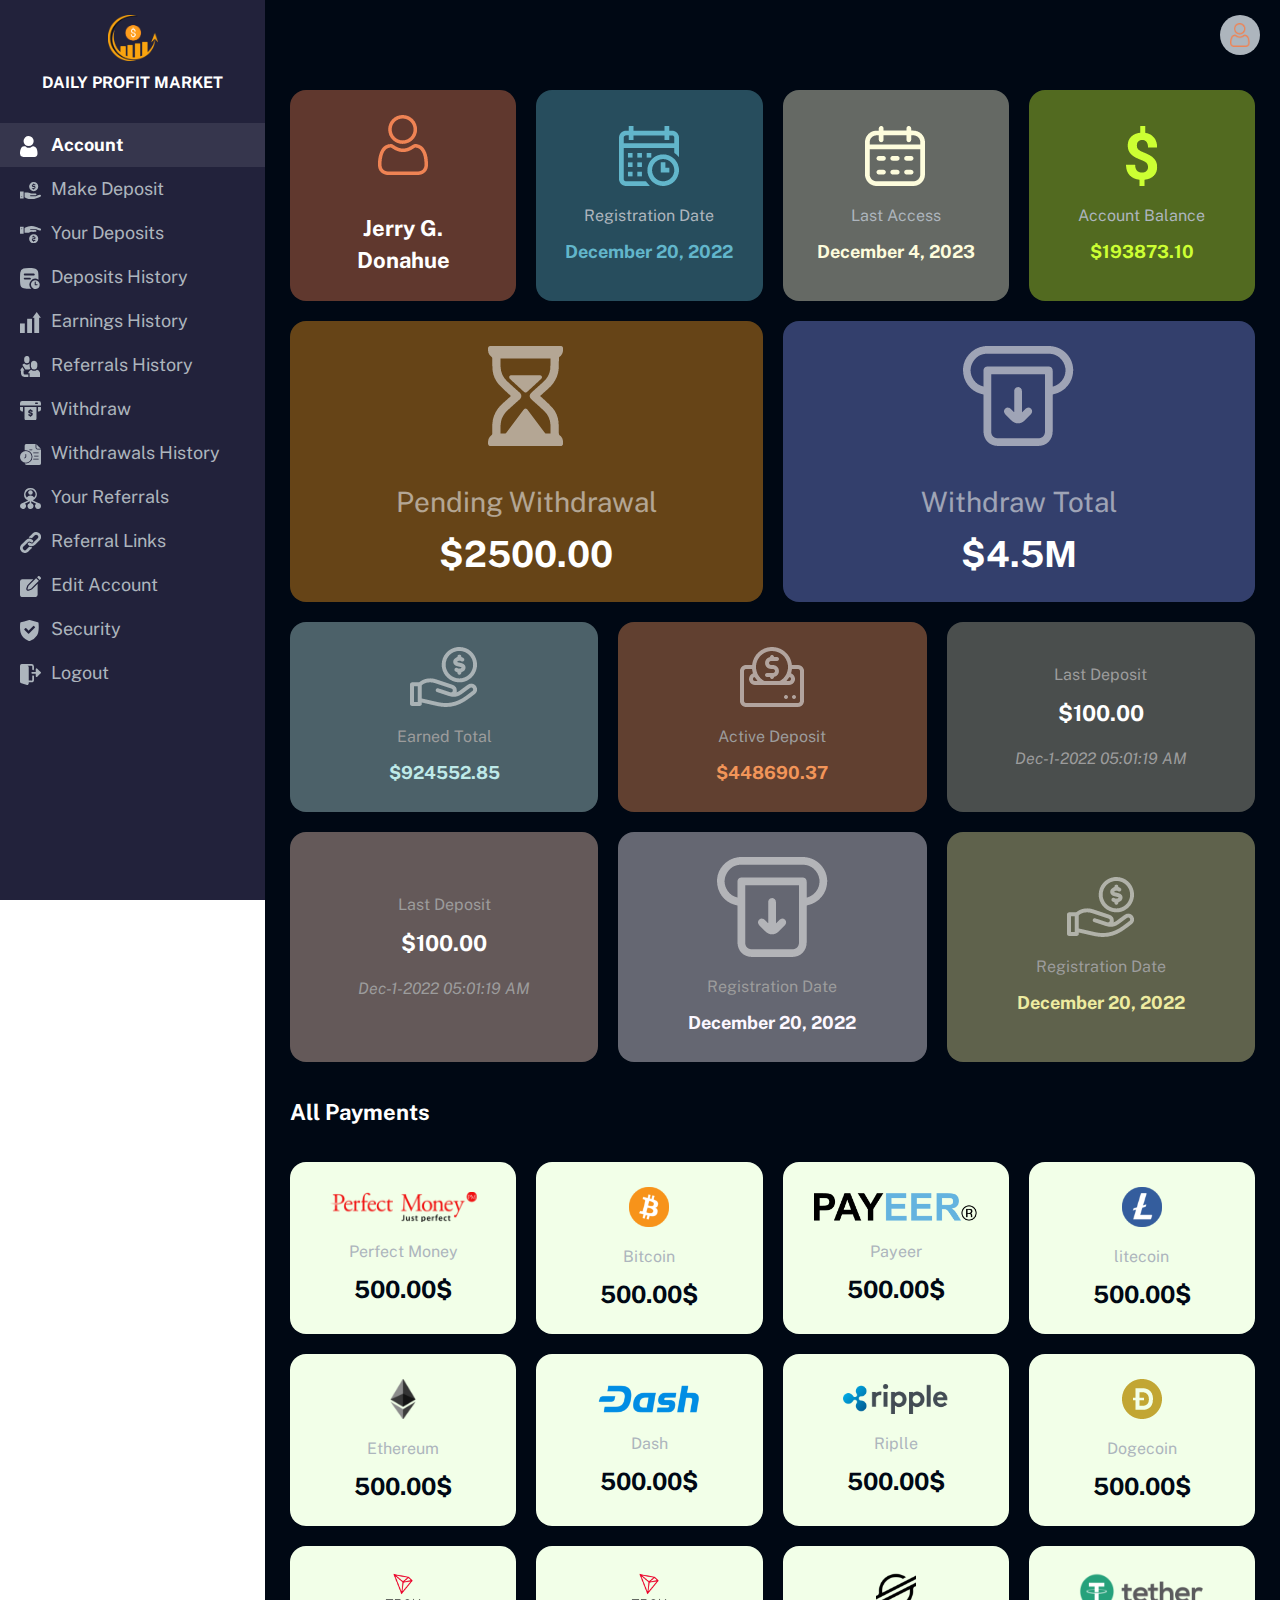
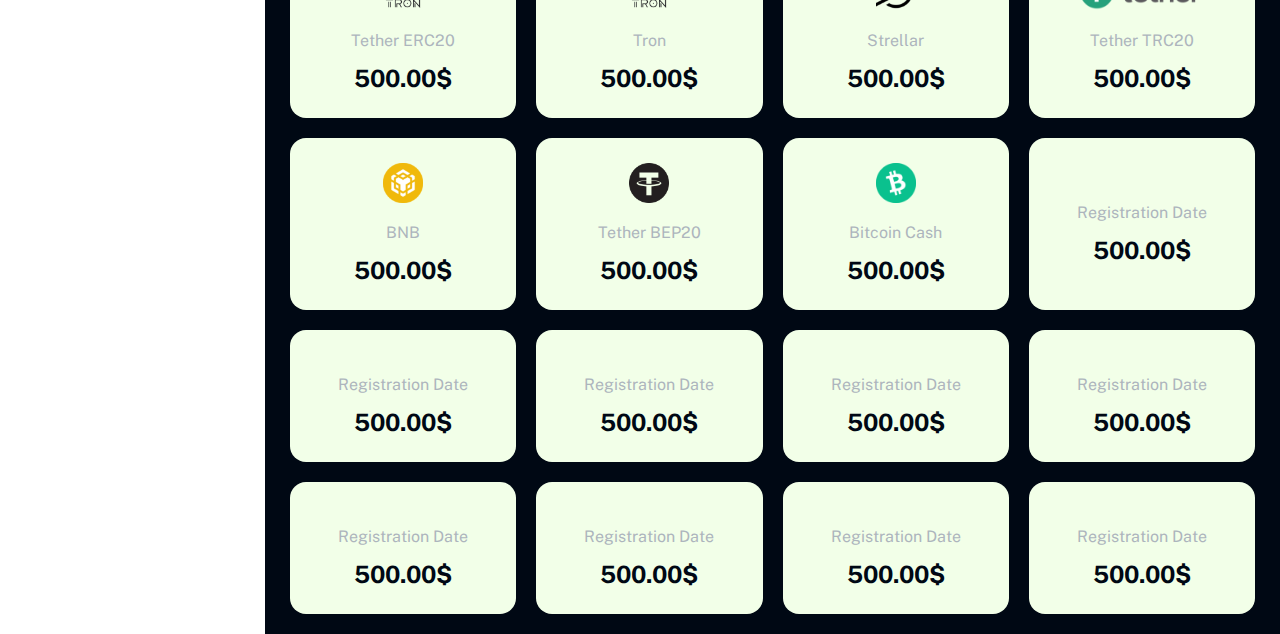
==== commit a369bff5: "dashboard" ====
--- a/dashboard.html
+++ b/dashboard.html
@@ -29,6 +29,7 @@
     <section class="dashboard">
         <!-- wrapper -->
         <div class="dashboard_wrapper">
+            <!-- sidebar -->
             <!-- sidebar -->
             <div class="dashboard_sidebar" id="dashboard_sidebar">
                 <!-- content -->
@@ -268,6 +269,7 @@
             </div>
 
             <!-- dashboard body -->
+            <!-- dashboard body -->
             <div class="dashboard_body">
                 <!-- dashboard header -->
                 <div class="dashboard_header">
@@ -296,49 +298,497 @@
                         <div class="dashboard_history_wraper">
 
                             <!-- card item -->
+                            <div class="card_item cb-a">
+                                <!-- card image -->
+                                <div class="card_itame_image m-b27">
+                                    <img src="assets/image/admin/profile.png" alt="">
+                                </div>
+                                <!-- card conent -->
+                                <div class="card_itame_content">
+                                    <p class="card_item_name f-22">Jerry G. Donahue</p>
+                                </div>
+                            </div>
+
+                            <!-- card item -->
+                            <div class="card_item cb-b">
+                                <!-- card image -->
+                                <div class="card_itame_image m-b18">
+                                    <img src="assets/image/admin/calander.png" alt="">
+                                </div>
+                                <!-- card conent -->
+                                <div class="card_itame_content">
+                                    <p class="card_item_title c-1">Registration Date</p>
+                                    <p class="card_item_details c-b f-18">December 20, 2022</p>
+                                </div>
+                            </div>
+
+                            <!-- card item -->
+                            <div class="card_item cb-d">
+                                <!-- card image -->
+                                <div class="card_itame_image m-b18">
+                                    <img src="assets/image/admin/calculator.png" alt="">
+                                </div>
+                                <!-- card conent -->
+                                <div class="card_itame_content">
+                                    <p class="card_item_title c-1">Last Access</p>
+                                    <p class="card_item_details c-d f-18">December 4, 2023</p>
+                                </div>
+                            </div>
+
+                            <!-- card item -->
                             <div class="card_item cb-e">
                                 <!-- card image -->
-                                <div class="card_itame_image">
-                                    <img src="assets/image/admin/profile.png" alt="">
-                                </div>
-                                <!-- card conent -->
-                                <div class="card_itame_content">
-                                    <p class="card_item_name"></p>
-                                    <p class="card_item_title"></p>
-                                    <p class="card_item_details"></p>
-                                </div>
-                            </div>
-
-                            <!-- card item -->
-                            <div class="card_item cb-f">
-                            </div>
-                            <!-- card item -->
-                            <div class="card_item cb-g">
-                            </div>
-                            <!-- card item -->
-                            <div class="card_item cb-h">
-                            </div>
-                            <!-- card item -->
-                            <div class="card_item cb-i">
-                            </div>
-                            <!-- card item -->
-                            <div class="card_item cb-j">
-                            </div>
-                            <!-- card item -->
-                            <div class="card_item cb-k">
-                            </div>
-                            <!-- card item -->
-                            <div class="card_item cb-l">
-                            </div>
-                            <!-- card item -->
-                            <div class="card_item cb-m">
+                                <div class="card_itame_image m-b18">
+                                    <img src="assets/image/admin/doler.png" alt="">
+                                </div>
+                                <!-- card conent -->
+                                <div class="card_itame_content">
+                                    <p class="card_item_title c-1">Account Balance</p>
+                                    <p class="card_item_details c-e f-18">$193873.10</p>
+                                </div>
+                            </div>
+
+                            <!-- card item -->
+                            <div class="card_item cb-f card_item_divide">
+                                <!-- card image -->
+                                <div class="card_itame_image m-b37">
+                                    <img src="assets/image/admin/loading pointer.png" alt="">
+                                </div>
+                                <!-- card conent -->
+                                <div class="card_itame_content">
+                                    <p class="card_item_title c-2 f-28">Pending Withdrawal</p>
+                                    <p class="card_item_details f-36_weight_c">$2500.00</p>
+                                </div>
+                            </div>
+
+                            <!-- card item -->
+                            <div class="card_item cb-g card_item_divide">
+                                <!-- card image -->
+                                <div class="card_itame_image m-b37">
+                                    <img src="assets/image/admin/arrow down.png" alt="">
+                                </div>
+                                <!-- card conent -->
+                                <div class="card_itame_content">
+                                    <p class="card_item_title c-2 f-28">Withdraw Total</p>
+                                    <p class="card_item_details f-36_weight_c">$4.5M</p>
+                                </div>
                             </div>
 
                         </div>
                     </div>
+                    <!-- history end -->
+
+                    <!-- admin deposit -->
+
+                    <div class="admin_deposit">
+                        <div class="admin_deposit_wrapper">
+
+                            <!-- card item -->
+                            <div class="card_item cb-h">
+                                <!-- card image -->
+                                <div class="card_itame_image m-b18">
+                                    <img src="assets/image/admin/hand.png" alt="">
+                                </div>
+                                <!-- card conent -->
+                                <div class="card_itame_content">
+                                    <p class="card_item_title c-3">Earned Total</p>
+                                    <p class="card_item_details c-h f-18">$924552.85</p>
+                                </div>
+                            </div>
+
+                            <!-- card item -->
+                            <div class="card_item cb-i">
+                                <!-- card image -->
+                                <div class="card_itame_image m-b18">
+                                    <img src="assets/image/admin/money.png" alt="">
+                                </div>
+                                <!-- card conent -->
+                                <div class="card_itame_content">
+                                    <p class="card_item_title c-3">Active Deposit</p>
+                                    <p class="card_item_details c-i f-18">$448690.37</p>
+                                </div>
+                            </div>
+
+                            <!-- card item -->
+                            <div class="card_item cb-j">
+                                <!-- card conent -->
+                                <div class="card_itame_content">
+                                    <p class="card_item_title c-3">Last Deposit</p>
+                                    <p class="card_item_name f-22 m-b18">$100.00</p>
+                                    <p class="card_item_details c-3 f-style"> Dec-1-2022 05:01:19 AM</p>
+                                </div>
+                            </div>
+
+                            <!-- card item -->
+                            <div class="card_item cb-k">
+                                <!-- card conent -->
+                                <div class="card_itame_content">
+                                    <p class="card_item_title c-3">Last Deposit</p>
+                                    <p class="card_item_name f-22 m-b18">$100.00</p>
+                                    <p class="card_item_details c-3 f-style"> Dec-1-2022 05:01:19 AM</p>
+                                </div>
+                            </div>
+
+                            <!-- card item -->
+                            <div class="card_item cb-l">
+                                <!-- card image -->
+                                <div class="card_itame_image m-b18">
+                                    <img src="assets/image/admin/arrow down.png" alt="">
+                                </div>
+                                <!-- card conent -->
+                                <div class="card_itame_content">
+                                    <p class="card_item_title c-3">Registration Date</p>
+                                    <p class="card_item_details c-l f-18">December 20, 2022</p>
+                                </div>
+                            </div>
+
+                              <!-- card item -->
+                              <div class="card_item cb-m">
+                                <!-- card image -->
+                                <div class="card_itame_image m-b18">
+                                    <img src="assets/image/admin/hand.png" alt="">
+                                </div>
+                                <!-- card conent -->
+                                <div class="card_itame_content">
+                                    <p class="card_item_title c-3">Registration Date</p>
+                                    <p class="card_item_details c-m f-18">December 20, 2022</p>
+                                </div>
+                            </div>
+
+                        </div>
+                    </div>
+
+                    <!-- admin deposit end -->
+
+                    <!-- admin payment -->
+
+                    <div class="admin_payment">
+                        <h3 class="admin_payment_title">All Payments</h3>
+                        <!-- wrapper -->
+                        <div class="admin_payment_wrapper">
+                
+                            <!-- card item -->
+                            <div class="card_item cb-n">
+                                <!-- card image -->
+                                <div class="card_itame_image m-b18">
+                                    <img src="assets/image/admin/Perfect_Money_Logo_full.png" alt="">
+                                </div>
+                                <!-- card conent -->
+                                <div class="card_itame_content">
+                                    <p class="card_item_title c-1">Perfect Money</p>
+                                     <p class="card_item_price">500.00$</p>
+                                </div>
+                            </div>
+
+                            <!-- card item -->
+                            <div class="card_item cb-n">
+                                <!-- card image -->
+                                <div class="card_itame_image m-b18">
+                                    <img src="assets/image/admin/bitcoin.png" alt="">
+                                </div>
+                                <!-- card conent -->
+                                <div class="card_itame_content">
+                                    <p class="card_item_title c-1">Bitcoin</p>
+                                     <p class="card_item_price">500.00$</p>
+                                </div>
+                            </div>
+
+                            <!-- card item -->
+                            <div class="card_item cb-n">
+                                <!-- card image -->
+                                <div class="card_itame_image m-b18">
+                                    <img src="assets/image/admin/payeer-logo.png" alt="">
+                                </div>
+                                <!-- card conent -->
+                                <div class="card_itame_content">
+                                    <p class="card_item_title c-1">Payeer</p>
+                                     <p class="card_item_price">500.00$</p>
+                                </div>
+                            </div>
+
+                            <!-- card item -->
+                            <div class="card_item cb-n">
+                                <!-- card image -->
+                                <div class="card_itame_image m-b18">
+                                    <img src="assets/image/admin/litecoin-ltc-logo.png" alt="">
+                                </div>
+                                <!-- card conent -->
+                                <div class="card_itame_content">
+                                    <p class="card_item_title c-1">litecoin</p>
+                                     <p class="card_item_price">500.00$</p>
+                                </div>
+                            </div>
+
+                            <!-- card item -->
+                            <div class="card_item cb-n">
+                                <!-- card image -->
+                                <div class="card_itame_image m-b18">
+                                    <img src="assets/image/admin/ethereum-eth-logo.png" alt="">
+                                </div>
+                                <!-- card conent -->
+                                <div class="card_itame_content">
+                                    <p class="card_item_title c-1">Ethereum</p>
+                                     <p class="card_item_price">500.00$</p>
+                                </div>
+                            </div>
+
+                            <!-- card item -->
+                            <div class="card_item cb-n">
+                                <!-- card image -->
+                                <div class="card_itame_image m-b18">
+                                    <img src="assets/image/admin/Dash_logo_2018_rgb_for_screens.png" alt="">
+                                </div>
+                                <!-- card conent -->
+                                <div class="card_itame_content">
+                                    <p class="card_item_title c-1">Dash</p>
+                                     <p class="card_item_price">500.00$</p>
+                                </div>
+                            </div>
+
+                            <!-- card item -->
+                            <div class="card_item cb-n">
+                                <!-- card image -->
+                                <div class="card_itame_image m-b18">
+                                    <img src="assets/image/admin/Ripple_logo.svg.png" alt="">
+                                </div>
+                                <!-- card conent -->
+                                <div class="card_itame_content">
+                                    <p class="card_item_title c-1">Riplle</p>
+                                     <p class="card_item_price">500.00$</p>
+                                </div>
+                            </div>
+
+                            <!-- card item -->
+                            <div class="card_item cb-n">
+                                <!-- card image -->
+                                <div class="card_itame_image m-b18">
+                                    <img src="assets/image/admin/dogecoin-logo-vector.png" alt="">
+                                </div>
+                                <!-- card conent -->
+                                <div class="card_itame_content">
+                                    <p class="card_item_title c-1">Dogecoin</p>
+                                     <p class="card_item_price">500.00$</p>
+                                </div>
+                            </div>
+
+                            <!-- card item -->
+                            <div class="card_item cb-n">
+                                <!-- card image -->
+                                <div class="card_itame_image m-b18">
+                                    <img src="assets/image/admin/TRON-logo-EN-vertical.svg.png" alt="">
+                                </div>
+                                <!-- card conent -->
+                                <div class="card_itame_content">
+                                    <p class="card_item_title c-1">Tether ERC20</p>
+                                     <p class="card_item_price">500.00$</p>
+                                </div>
+                            </div>
+
+                            <!-- card item -->
+                            <div class="card_item cb-n">
+                                <!-- card image -->
+                                <div class="card_itame_image m-b18">
+                                    <img src="assets/image/admin/TRON-logo-EN-vertical.svg.png" alt="">
+                                </div>
+                                <!-- card conent -->
+                                <div class="card_itame_content">
+                                    <p class="card_item_title c-1">Tron</p>
+                                     <p class="card_item_price">500.00$</p>
+                                </div>
+                            </div>
+
+                            <!-- card item -->
+                            <div class="card_item cb-n">
+                                <!-- card image -->
+                                <div class="card_itame_image m-b18">
+                                    <img src="assets/image/admin/stellar-xlm-logo.png" alt="">
+                                </div>
+                                <!-- card conent -->
+                                <div class="card_itame_content">
+                                    <p class="card_item_title c-1">Strellar</p>
+                                     <p class="card_item_price">500.00$</p>
+                                </div>
+                            </div>
+
+                            <!-- card item -->
+                            <div class="card_item cb-n">
+                                <!-- card image -->
+                                <div class="card_itame_image m-b18">
+                                    <img src="assets/image/admin/Tether_Logo.svg.png" alt="">
+                                </div>
+                                <!-- card conent -->
+                                <div class="card_itame_content">
+                                    <p class="card_item_title c-1">Tether TRC20</p>
+                                     <p class="card_item_price">500.00$</p>
+                                </div>
+                            </div>
+
+                            <!-- card item -->
+                            <div class="card_item cb-n">
+                                <!-- card image -->
+                                <div class="card_itame_image m-b18">
+                                    <img src="assets/image/admin/bnb-bnb-logo.png" alt="">
+                                </div>
+                                <!-- card conent -->
+                                <div class="card_itame_content">
+                                    <p class="card_item_title c-1">BNB</p>
+                                     <p class="card_item_price">500.00$</p>
+                                </div>
+                            </div>
+
+                            <!-- card item -->
+                            <div class="card_item cb-n">
+                                <!-- card image -->
+                                <div class="card_itame_image m-b18">
+                                    <img src="assets/image/admin/1611336.png" alt="">
+                                </div>
+                                <!-- card conent -->
+                                <div class="card_itame_content">
+                                    <p class="card_item_title c-1">Tether BEP20</p>
+                                     <p class="card_item_price">500.00$</p>
+                                </div>
+                            </div>
+
+                            <!-- card item -->
+                            <div class="card_item cb-n">
+                                <!-- card image -->
+                                <div class="card_itame_image m-b18">
+                                    <img src="assets/image/admin/Bitcoin_Cash.png" alt="">
+                                </div>
+                                <!-- card conent -->
+                                <div class="card_itame_content">
+                                    <p class="card_item_title c-1">Bitcoin Cash</p>
+                                     <p class="card_item_price">500.00$</p>
+                                </div>
+                            </div>
+
+                            <!-- card item -->
+                            <div class="card_item cb-n">
+                                <!-- card image -->
+                                <div class="card_itame_image m-b18">
+                                    <img src="assets/image/admin" alt="">
+                                </div>
+                                <!-- card conent -->
+                                <div class="card_itame_content">
+                                    <p class="card_item_title c-1">Registration Date</p>
+                                     <p class="card_item_price">500.00$</p>
+                                </div>
+                            </div>
+
+                            <!-- card item -->
+                            <div class="card_item cb-n">
+                                <!-- card image -->
+                                <div class="card_itame_image m-b18">
+                                    <img src="assets/image/admin" alt="">
+                                </div>
+                                <!-- card conent -->
+                                <div class="card_itame_content">
+                                    <p class="card_item_title c-1">Registration Date</p>
+                                     <p class="card_item_price">500.00$</p>
+                                </div>
+                            </div>
+
+                            <!-- card item -->
+                            <div class="card_item cb-n">
+                                <!-- card image -->
+                                <div class="card_itame_image m-b18">
+                                    <img src="assets/image/admin" alt="">
+                                </div>
+                                <!-- card conent -->
+                                <div class="card_itame_content">
+                                    <p class="card_item_title c-1">Registration Date</p>
+                                     <p class="card_item_price">500.00$</p>
+                                </div>
+                            </div>
+
+                            <!-- card item -->
+                            <div class="card_item cb-n">
+                                <!-- card image -->
+                                <div class="card_itame_image m-b18">
+                                    <img src="assets/image/admin" alt="">
+                                </div>
+                                <!-- card conent -->
+                                <div class="card_itame_content">
+                                    <p class="card_item_title c-1">Registration Date</p>
+                                     <p class="card_item_price">500.00$</p>
+                                </div>
+                            </div>
+
+                            <!-- card item -->
+                            <div class="card_item cb-n">
+                                <!-- card image -->
+                                <div class="card_itame_image m-b18">
+                                    <img src="assets/image/admin" alt="">
+                                </div>
+                                <!-- card conent -->
+                                <div class="card_itame_content">
+                                    <p class="card_item_title c-1">Registration Date</p>
+                                     <p class="card_item_price">500.00$</p>
+                                </div>
+                            </div>
+
+                            <!-- card item -->
+                            <div class="card_item cb-n">
+                                <!-- card image -->
+                                <div class="card_itame_image m-b18">
+                                    <img src="assets/image/admin" alt="">
+                                </div>
+                                <!-- card conent -->
+                                <div class="card_itame_content">
+                                    <p class="card_item_title c-1">Registration Date</p>
+                                     <p class="card_item_price">500.00$</p>
+                                </div>
+                            </div>
+
+                            <!-- card item -->
+                            <div class="card_item cb-n">
+                                <!-- card image -->
+                                <div class="card_itame_image m-b18">
+                                    <img src="assets/image/admin" alt="">
+                                </div>
+                                <!-- card conent -->
+                                <div class="card_itame_content">
+                                    <p class="card_item_title c-1">Registration Date</p>
+                                     <p class="card_item_price">500.00$</p>
+                                </div>
+                            </div>
+
+                            <!-- card item -->
+                            <div class="card_item cb-n">
+                                <!-- card image -->
+                                <div class="card_itame_image m-b18">
+                                    <img src="assets/image/admin" alt="">
+                                </div>
+                                <!-- card conent -->
+                                <div class="card_itame_content">
+                                    <p class="card_item_title c-1">Registration Date</p>
+                                     <p class="card_item_price">500.00$</p>
+                                </div>
+                            </div>
+
+                            <!-- card item -->
+                            <div class="card_item cb-n">
+                                <!-- card image -->
+                                <div class="card_itame_image m-b18">
+                                    <img src="assets/image/admin" alt="">
+                                </div>
+                                <!-- card conent -->
+                                <div class="card_itame_content">
+                                    <p class="card_item_title c-1">Registration Date</p>
+                                     <p class="card_item_price">500.00$</p>
+                                </div>
+                            </div>
+
+                        </div>
+
+                    </div>
+
+                    <!-- admin payment end-->
+
                 </div>
 
             </div>
+            
         </div>
     </section>
 
--- a/assets/css/dashboard.css
+++ b/assets/css/dashboard.css
@@ -1,126 +1,3 @@
-:root{
-    --sideBg: #22223B;
-}
-
-.m-b37{
-    margin-bottom: 37px;
-}
-
-.m-b18{
-    margin-bottom: 18px;
-}
-
-.f-18{
-    font-size: 18px;
-    line-height: 28px;
-}
-
-.f-22{
-    font-size: 22px;
-    line-height: 32px;
-}
-
-.f-14{
-    font-size: 14px;
-    line-height: 20px;
-}
-
-f-36{
-    font-size: 36px;
-    line-height: 46px;
-}
-
-f-28{
-    font-size: 28px;
-    line-height: 38px;
-}
-
-.cb-a{
-    background-color: rgb(239 131 84 / 40%);
-}
-
-.cb-b{
-    background-color: rgb(98 182 203 / 40%);
-}
-
-.cb-d{
-    background-color: rgb(253 252 220 / 40%);
-}
-
-.cb-e{
-    background-color: rgb(204 255 51 / 40%);
-}
-
-.cb-f{
-    background-color: rgb(255 159 28 / 40%);
-}
-
-.cb-g{
-    background-color: rgb(128 147 241 / 40%);
-}
-
-.cb-h{
-    background-color: rgb(190 233 232 / 40%);
-}
-.cb-i{
-    background-color: rgb(242 149 89 / 40%);
-}
-.cb-j{
-    background-color: rgb(185 186 163 / 40%);
-}
-.cb-k{
-    background-color: rgb(250 212 192 / 40%);
-}
-.cb-l{
-    background-color: rgb(252 247 255 / 40%);
-}
-.cb-m{
-    background-color: rgb(237 235 160 / 40%);
-}
-
-.c-a{
-    background-color: #EF8354;
-}
-
-.c-b{
-    background-color: #62B6CB;
-}
-
-.c-d{
-    background-color: #FDFCDC;
-}
-
-.c-e{
-    background-color: #CCFF33;
-}
-
-.c-f{
-    background-color: #FF9F1C;
-}
-
-.c-g{
-    background-color: #8093F1;
-}
-
-.c-h{
-    background-color: #BEE9E8;
-}
-.c-i{
-    background-color: #F29559;
-}
-.c-j{
-    background-color: #B9BAA3;
-}
-.c-k{
-    background-color: #FAD4C0;
-}
-.c-l{
-    background-color: #FCF7FF;
-}
-.c-m{
-    background-color: #EDEBA0;
-}
-
 .dashboard{
     position: relative;
 }
@@ -137,7 +14,7 @@
 =======================
 */
 
-.dashboard_sidebar{
+.dashboard_sidebar {
     position: fixed;
     top: 0px;
     left: -100%;
@@ -145,6 +22,7 @@
     height: 100vh;
     background-color: var(--sideBg);
     transition: var(--transition);
+    z-index: 999;
 }
 
 .dashboard_sidebar.activeSidebar{
@@ -182,6 +60,7 @@
 }
 
 .sidebar_nav{
+    position: relative;
 
 }
 
@@ -237,6 +116,7 @@
     width: 100%;
     transition: var(--transition);
     background-color: var(--primaryBg);
+    min-height: 100vh;
 }
 
 .dashboard_header {
@@ -284,18 +164,426 @@
     padding: 20px 25px;
 }
 
-.dashboard_history{}
-
-.dashboard_history_wraper{}
-
-.card_item{
+.dashboard_history{
+    position: relative;
+}
+
+.dashboard_history_wraper{
+    display: grid;
+    grid-template-columns: repeat(1, 1fr);
+    grid-gap: 20px;
+}
+
+.admin_deposit_wrapper{
+    display: grid;
+    grid-template-columns: repeat(1, 1fr);
+    grid-gap: 20px;
+}
+
+.admin_payment_wrapper {
+    display: grid;
+    grid-template-columns: repeat(1, 1fr);
+    grid-gap: 20px;
+}
+
+.card_item_divide{
+    grid-column: span 1;
+}
+
+.card_item {
     border-radius: 16px;
     padding: 25px;
-}
-
-.card_itame_image{}
+    text-align: center;
+    display: flex;
+    align-items: center;
+    justify-content: center;
+    flex-direction: column;
+}
+
+.card_itame_image{
+    position: relative;
+}
 
 .card_itame_image img{
     max-width: 100%;
-}
-
+    margin: 0px auto;
+}
+
+.card_itame_image img {
+    max-width: 100%;
+    display: block;
+    margin: 0px auto;
+}
+
+.card_item_name{
+    color: var(--textColor);
+}
+
+.card_item_title{
+    margin-bottom: 10px;
+}
+
+.admin_deposit {
+    margin-top: 20px;
+}
+
+.admin_payment_title{
+    font-size: 22px;
+    font-weight: bold;
+    color: var(--textColor);
+    margin: 37px 0px;
+}
+
+.card_item_price{
+    font-size: 24px;
+    color: var(--primaryBg);
+    line-height: 30px;
+    font-weight: 700;
+}
+
+/* admin page title */
+
+.admin_page_title{
+    font-size: 22px;
+    font-weight: bold;
+    line-height: 30px;
+    color: var(--textColor);
+    margin-bottom: 20px;
+}
+
+/* table design */
+
+.admin_table {
+    border-spacing: 0;
+    width: 100%;
+    color: #fff;
+    overflow-x: auto;
+    border-radius: 16px;
+}
+
+.admin_table table {
+    min-width: 768px;
+    overflow-x: auto;
+    width: 100%;
+    margin: 0 auto;
+    border-collapse: collapse;
+    border-style: hidden;
+}
+
+.admin_table table th {
+    color: rgb(232 232 232 / 60%);
+}
+
+.admin_table table th:nth-child(1){
+    width: 46%;
+}
+
+.admin_table_reffer table th:nth-child(1){
+    width: auto;
+}
+
+.admin_table table th:nth-child(2){
+    width: 27%;
+}
+
+.admin_table table th:nth-child(3){
+    width: 27%;
+}
+
+.admin_table table td, 
+.admin_table table th {
+    padding: 24px;
+    border: 1px solid var(--primaryColor);
+    text-align: left;
+    font-size: 22px;
+    font-weight: 400;
+    line-height: 30px;
+    background-color: #22223B;
+}
+
+.admin_table table td{
+    color: var(--textColor);
+    font-weight: 700;
+}
+
+.admin_form{
+    margin-bottom: 40px;
+}
+
+.admin_form_wrapper {
+    display: grid;
+    grid-template-columns: repeat(1, 1fr);
+    grid-gap: 20px;
+}
+
+.admin_form_inner{
+    position: relative;
+    height: 60px;
+}
+
+.admin_form_control {
+    height: 100%;
+    width: 100%;
+    text-align: center;
+    font-size: 20px;
+    line-height: 30px;
+    font-weight: bold;
+    border: none;
+    outline: none;
+    color: var(--primaryBg);
+    background-color: var(--primaryColor);
+    border-radius: 12px;
+}
+
+.admin_form_control option{
+    background-color: #22223B;
+    color: var(--textColor);
+    padding: 5px;
+}
+
+
+.admin_form_icon {
+    position: absolute;
+    color: var(--primaryBg);
+    font-size: 24px;
+    top: 50%;
+    transform: translateY(-50%);
+    right: 20px;
+}
+
+.c_primary{
+    color: var(--primaryColor) !important;
+}
+
+.table_item_btn a {
+    display: inline-block;
+    padding: 9px 18px;
+    font-size: 16px;
+    line-height: 24px;
+    background-color: rgb(255 159 28 / 30%);
+    color: var(--primaryColor);
+    border-radius: 10px;
+}
+
+.make_deposit_heading{
+    position: relative;
+}
+
+.make_deposit_heading p{
+    font-weight: bold;
+    font-size: 19px;
+    color: #adb5bd;
+    margin-bottom: 10px;
+}
+
+.make_deposit_title{
+    display: flex;
+    align-items: center;
+    justify-content: flex-start;
+    gap: 10px;
+    margin-bottom: 20px;
+}
+
+
+.make_deposit_title_text{
+    font-weight: bold;
+    font-size: 19px;
+    text-align: left;
+    color: #fff;
+}
+
+
+.payment_input_user {
+    margin: 40px 0px;
+    display: flex;
+    align-items: center;
+    justify-content: flex-end;
+}
+
+.payment_input_user_form{
+    position: relative;
+    height: 60px;
+    max-width: 420px;
+    width: 100%;
+    border: 2px solid var(--primaryColor);
+    border-radius: 12px;
+}
+
+.payment_input_user_balance{
+    height: 100%;
+    width: calc(100% - 100px);
+    outline: none;
+    border: none;
+    color: var(--textColor);
+    font-size: 22px;
+    line-height: 30px;
+    font-weight: bold;
+    background-color: transparent;
+    padding: 20px;
+}
+
+.payment_input_user_button a {
+    font-size: 22px;
+    line-height: 30px;
+    font-weight: bold;
+    color: var(--primaryBg);
+    background: var(--primaryColor);
+    border-radius: 12px;
+    height: 100%;
+    width: 100px;
+    position: absolute;
+    display: grid;
+    place-content: center;
+    top: 0px;
+    right: -3px;
+}
+
+/* edit acount */
+
+
+.edit_acount_title h3 {
+    font-size: 18px;
+    line-height: 24px;
+    font-weight: bold;
+    color: var(--textColor);
+    margin-bottom: 30px;
+}
+
+.edit_acount_wrapper{
+    display: flex;
+    align-items: flex-start;
+    justify-content: space-around;
+    gap: 40px;
+    flex-direction: column;
+}
+
+.edit_acount_content{
+    max-width: 100%;
+    width: 100%;
+    height: auto;
+}
+
+.edit_input_inner{
+    position: relative;
+    margin-bottom: 20px;
+}
+
+.edit_input_wrapper{
+    position: relative;
+    width: 100%;
+    height: 60px;
+}
+
+.edit_input_title{
+    display: block;
+    margin-bottom: 10px;
+    color: var(--textColor);
+    font-size: 18px;
+    line-height: 26px;
+}
+
+.edit_input {
+    height: 100%;
+    width: 100%;
+    border: none;
+    color: rgb(232 232 232 / 60%);
+    background-color: rgb(255 159 28 / 20%);
+    border-radius: 10px;
+    padding: 15px 30px;
+    outline: none;
+    font-size: 18px;
+    line-height: 26px;
+    display: block;
+}
+
+.edit_input_icon {
+    position: absolute;
+    top: 50%;
+    transform: translateY(-50%);
+    right: 30px;
+}
+
+.edit_acount_btn{
+    text-align: right;
+}
+
+.edit_acount_btn a{
+    display: inline-block;
+    padding: 15px 75px;
+    background-color: var(--primaryColor);
+    color: var(--primaryBg);
+    font-size: 22px;
+    line-height: 26px;
+    font-weight: bold;
+    border-radius: 10px;
+}
+
+.edit_input option{
+    background-color: var(--primaryBg);
+    color: var(--textColor);
+}
+
+.widraw_form {
+    max-width: 520px;
+    width: 100%;
+    margin-left: auto;
+    margin-top: 100px;
+}
+
+.widraw_form_inner{
+    margin-bottom: 30px;
+    position: relative;
+    display: flex;
+    align-items: flex-start;
+    justify-content: flex-end;
+    gap: 20px;
+    flex-direction: column;
+}
+
+.widraw_form_inner label{
+    font-size: 16px;
+    line-height: 22px;
+    color: var(--primaryColor);
+    font-weight: bold;
+    display: block;
+}
+
+.widraw_form_inner input,
+.widraw_form_inner textarea{
+    max-width: 100%;
+    width: 100%;
+    height: auto;
+    padding: 17px;
+    text-align: center;
+    border: 2px solid var(--primaryColor);
+    outline: none;
+    background-color: transparent;
+    color: var(--textColor);
+    font-weight: bold;
+    line-height: 22px;
+    font-size: 16px;
+    border-radius: 12px;
+    display: block;
+}
+
+.widraw_form_inner textarea{
+    height: 200px;
+}
+
+.refer_image_wrapper{
+    display: grid;
+    grid-template-columns: repeat(1, 1fr);
+    grid-gap: 20px;
+}
+
+.refer_single_image{
+    margin-bottom: 40px;
+}
+
+
+.refer_single_image img{
+    width: 100%;
+    display: block;
+    object-fit: cover;
+}
+
--- a/assets/css/global.css
+++ b/assets/css/global.css
@@ -122,7 +122,179 @@
     transform: rotate(-45deg);
     top: 50%;
 }
-
-
-
-
+:root{
+    --sideBg: #22223B;
+}
+
+.m-b37{
+    margin-bottom: 37px;
+}
+
+.m-b27{
+    margin-bottom: 37px;
+}
+
+.m-b18{
+    margin-bottom: 18px;
+}
+
+.f-18{
+    font-size: 18px;
+    line-height: 28px;
+    font-weight: bold;
+}
+
+.f-22 {
+    font-size: 22px;
+    line-height: 32px;
+    font-weight: 700;
+}
+
+.f-14{
+    font-size: 14px;
+    line-height: 20px;
+}
+
+.f-36_weight_c{
+    font-size: 36px;
+    line-height: 46px;
+    font-weight: bold;
+    color: var(--textColor);
+}
+
+.f-28{
+    font-size: 28px;
+    line-height: 38px;
+}
+
+.f-style{
+    font-style: italic;
+}
+
+.cb-a{
+    background-color: rgb(239 131 84 / 40%);
+}
+
+.cb-b{
+    background-color: rgb(98 182 203 / 40%);
+}
+
+.cb-d{
+    background-color: rgb(253 252 220 / 40%);
+}
+
+.cb-e{
+    background-color: rgb(204 255 51 / 40%);
+}
+
+.cb-f{
+    background-color: rgb(255 159 28 / 40%);
+}
+
+.cb-g{
+    background-color: rgb(128 147 241 / 40%);
+}
+
+.cb-h{
+    background-color: rgb(190 233 232 / 40%);
+}
+.cb-i{
+    background-color: rgb(242 149 89 / 40%);
+}
+.cb-j{
+    background-color: rgb(185 186 163 / 40%);
+}
+.cb-k{
+    background-color: rgb(250 212 192 / 40%);
+}
+.cb-l{
+    background-color: rgb(252 247 255 / 40%);
+}
+.cb-m{
+    background-color: rgb(237 235 160 / 40%);
+}
+
+.cb-n{
+    background-color: #F2FFE8;
+}
+
+.cb_1 {
+    background-color: rgb(205 180 219 / 40%);
+}
+
+.cb_2 {
+    background-color: rgb(162 210 255 / 40%);
+}
+
+.cb_3 {
+    background-color: rgb(229 229 229 / 40%);
+}
+
+.cb_4 {
+    background-color: rgb(232 232 232 / 60%);
+    min-height: 280px;
+}
+
+.c-n{
+    color: #F2FFE8;
+}
+
+.c-a{
+    color: #EF8354;
+}
+
+.c-b{
+    color: #62B6CB;
+}
+
+.c-d{
+    color: #FDFCDC;
+}
+
+.c-e{
+    color: #CCFF33;
+}
+
+.c-f{
+    color: #FF9F1C;
+}
+
+.c-g{
+    color: #8093F1;
+}
+
+.c-h{
+    color: #BEE9E8;
+}
+.c-i{
+    color: #F29559;
+}
+.c-j{
+    color: #B9BAA3;
+}
+.c-k{
+    color: #FAD4C0;
+}
+.c-l{
+    color: #FCF7FF;
+}
+.c-m{
+    color: #EDEBA0;
+}
+
+.c-1{
+    color: #ADB5BD;
+}
+
+.c-2{
+    color: #E8E8E8;
+    opacity: .6;
+}
+
+.c-3{
+    color: #9C9C9C;
+}
+
+
+
+
--- a/assets/css/responsive.css
+++ b/assets/css/responsive.css
@@ -44,6 +44,27 @@
     .footer_newsletter{
       grid-column: span 2;
     }
+
+    .dashboard_history_wraper{
+      grid-template-columns: repeat(2, 1fr);
+    }
+  
+   .admin_deposit_wrapper{
+      grid-template-columns: repeat(2, 1fr);
+    }
+
+    .admin_payment_wrapper {
+      grid-template-columns: repeat(2, 1fr);
+    }
+  
+   .card_item_divide{
+      grid-column: span 2;
+   }
+
+   .admin_form_wrapper {
+    grid-template-columns: repeat(2, 1fr);
+   }
+
      
 }
 
@@ -85,6 +106,29 @@
         flex-direction: row;
       }
 
+      .admin_form_wrapper {
+        grid-template-columns: repeat(2, 1fr);
+       }
+
+       .edit_acount_wrapper{
+        flex-direction: row;
+       }
+
+       .edit_acount_content{
+        max-width: 450px;
+        width: 100%;
+        height: auto;
+       }
+
+       .widraw_form_inner{
+        flex-direction: row;
+       }
+
+       .widraw_form_inner input,
+      .widraw_form_inner textarea{
+          max-width: 390px;
+      }
+
 }
 
 /* 1024 */
@@ -140,8 +184,29 @@
     .dashboard_profile{
       margin-left: auto;
     }
+
+    
+    .dashboard_history_wraper{
+      grid-template-columns: repeat(4, 1fr);
+    }
+  
+   .admin_deposit_wrapper{
+      grid-template-columns: repeat(3, 1fr);
+    }
+    .admin_payment_wrapper {
+      grid-template-columns: repeat(4, 1fr);
+    }
+
+    .refer_image_wrapper{
+      grid-template-columns: repeat(2, 1fr);
+    }
 }
 
 /* 1200 */
 
-@media(min-width: 1200px){}+@media(min-width: 1240px){
+  .admin_form_wrapper {
+    grid-template-columns: repeat(4, 1fr);
+   }
+}
+
